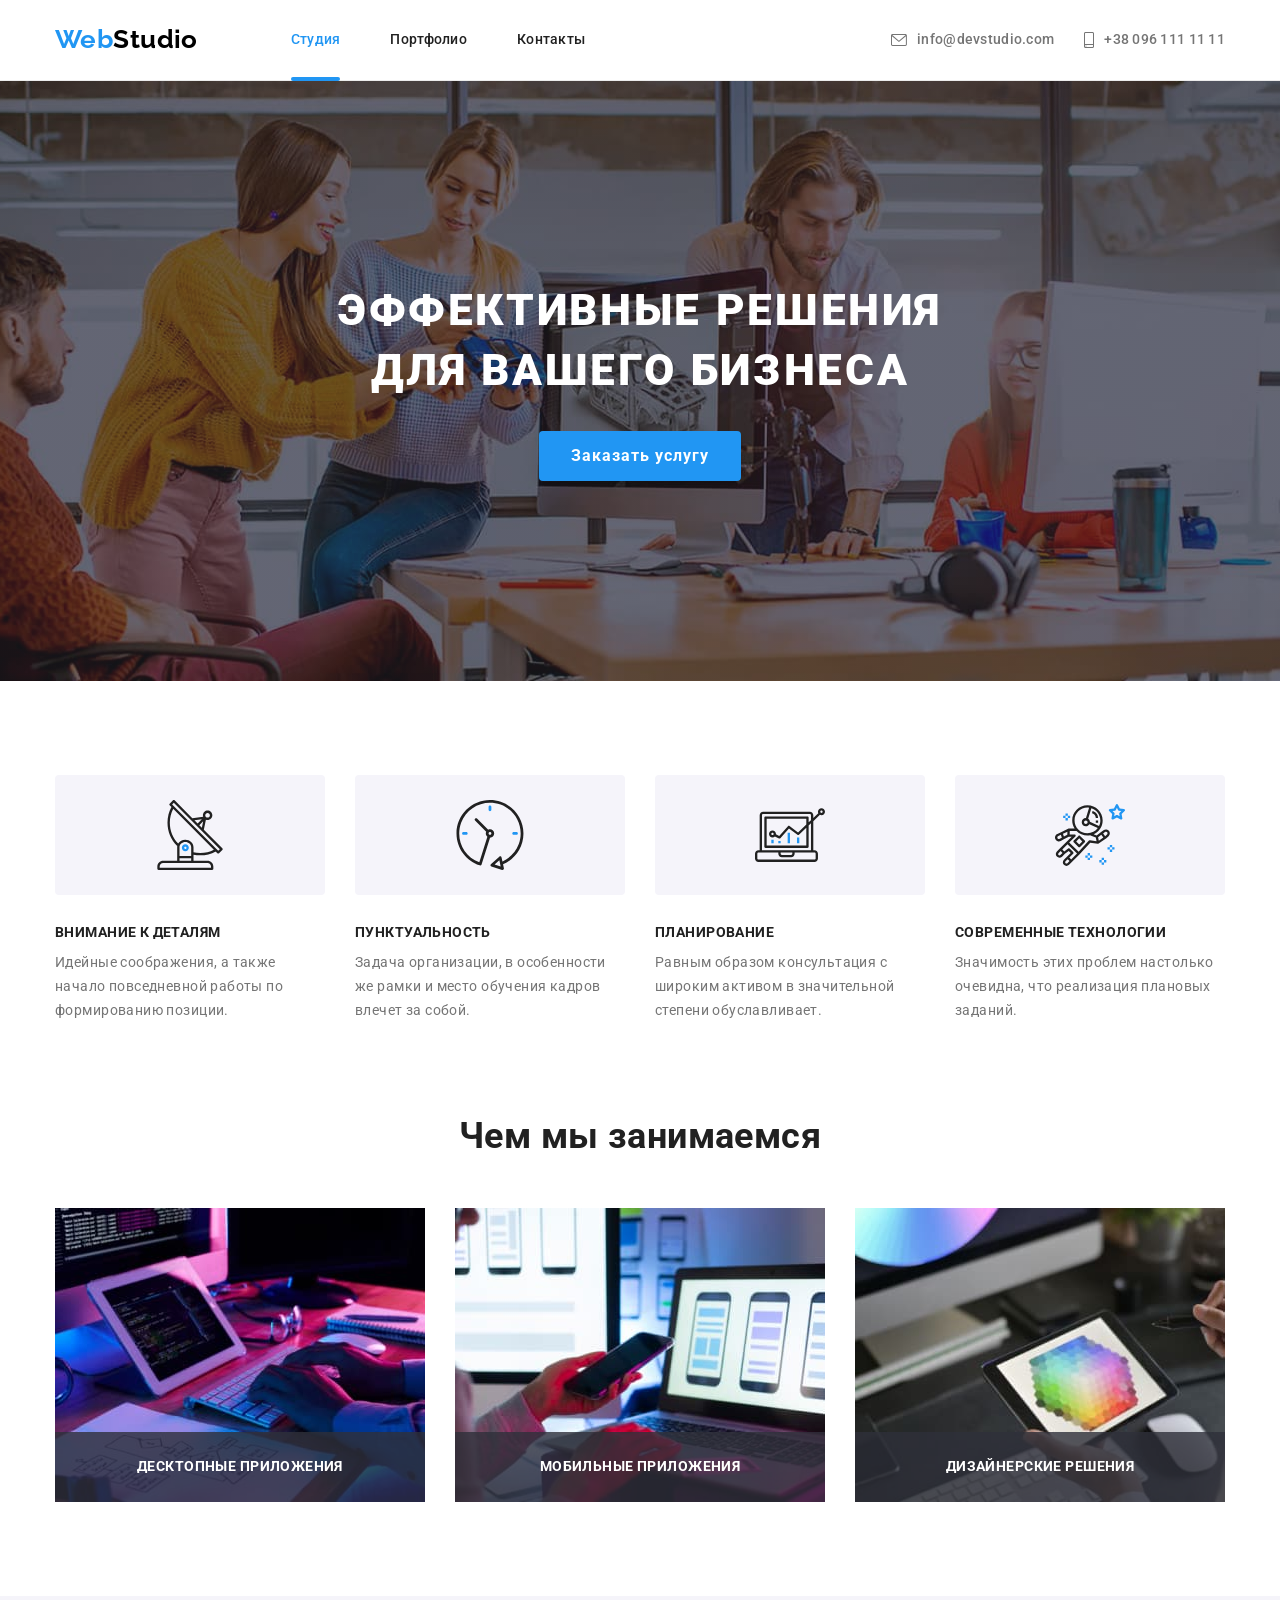
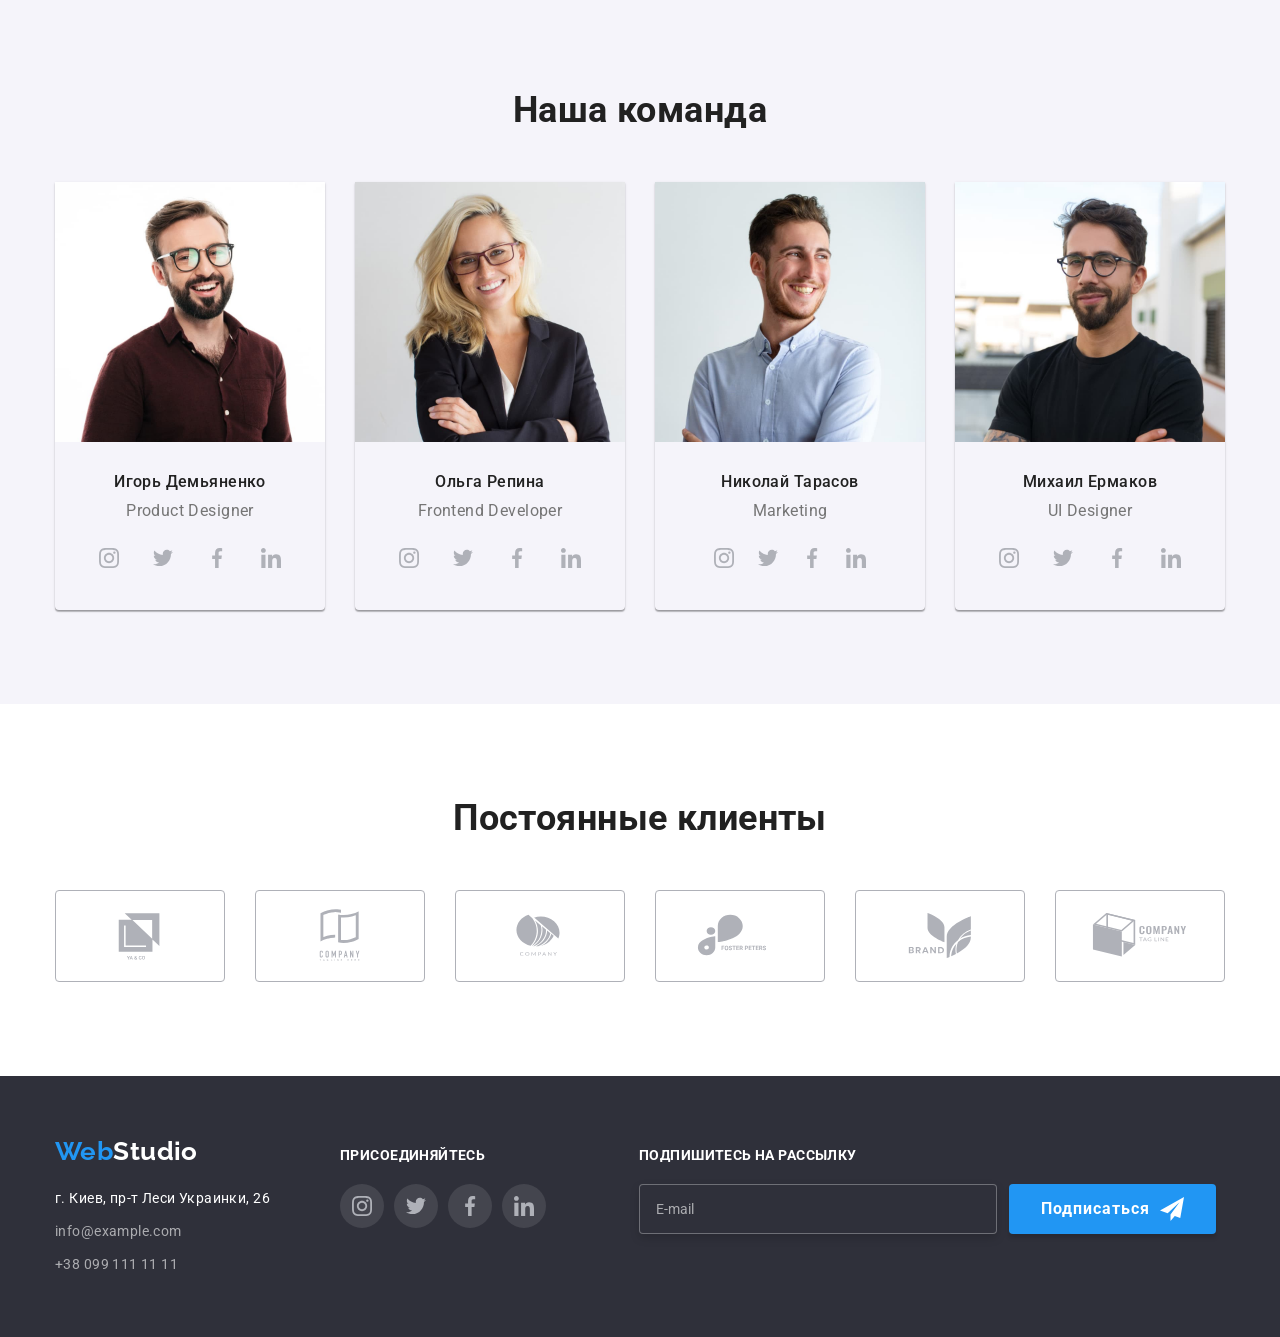
==== index.html @ 74385886 "07" ====
<!DOCTYPE html>
<html lang="ru">

<head>
    <meta charset="UTF-8" />
    <meta http-equiv="X-UA-Compatible" content="IE=edge" />
    <meta name="viewport" content="width=device-width, initial-scale=1.0" />
    <title>WebStudio</title>
    <link rel="preconnect" href="https://fonts.googleapis.com" />
    <link rel="preconnect" href="https://fonts.gstatic.com" crossorigin />
    <link
        href="https://fonts.googleapis.com/css2?family=Raleway:wght@700&family=Roboto:wght@400;500;700;900&display=swap"
        rel="stylesheet" />

    <link rel="stylesheet" href="./css/main.min.css" />
</head>

<body>
    <header class="header">
        <div class="container header-content">
            <nav class="navigation">
                <a class="logo" href="./index.html">
                    <span class="logo__part">Web</span>Studio
                </a>

                <ul class="site-nav">
                    <li class="site-nav__item">
                        <a class="site-nav__link site-nav__link--activ" href="./index.html">Студия</a>
                    </li>

                    <li class="site-nav__item">
                        <a class="site-nav__link" href="./portfolio.html">Портфолио</a>
                    </li>

                    <li class="site-nav__item">
                        <a class="site-nav__link" href="">Контакты</a>
                    </li>
                </ul>
            </nav>
            <ul class="contacts">
                <li class="contacts__item">
                    <a class="contacts__link" href="mailto:info@devstudio.com">
                        <svg class="contacts__icon" width="16" height="12">
                            <use href="./images/symbol-defs.svg#icon-envelope"></use>
                        </svg>
                        info@devstudio.com
                    </a>
                </li>

                <li class="contacts__item">
                    <a class="contacts__link" href="tel:+380961111111">
                        <svg class="contacts__icon phone" width="10" height="16">
                            <use href="./images/symbol-defs.svg#icon-smartphone"></use>
                        </svg>
                        +38 096 111 11 11
                    </a>
                </li>
            </ul>
        </div>
    </header>
    <main>
        <!-- hero section -->
        <section class="hero">
            <div class="container">
                <h1 class="hero__title">Эффективные решения для вашего бизнеса</h1>
                <button class="button" type="button" data-modal-open>Заказать услугу</button>
            </div>
            <div class="backdrop is-hidden" data-modal>
                <div class="modal">
                    <button class="modal-btn" data-modal-close>
                        <svg class="modal-btn__icon" width="11" height="11">
                            <use href="./images/symbol-defs.svg#icon-close-cross"></use>
                        </svg>
                    </button>
                    <b class="modal__text">Оставьте свои данные, мы вам перезвоним</b>
                    <form class="form">
                        <label class="form__field">
                            <span class="form__label">Имя</span>
                            <input type="text" name="name" class="form__input" autocomplete="off" />
                            <svg class="form__icon" width="18" height="18">
                                <use href="./images/icons.svg#icon-person"></use>
                            </svg>
                        </label>

                        <label class="form__field">
                            <span class="form__label">Телефон</span>
                            <input type="tel" name="phone" class="form__input" autocomplete="off" />
                            <svg class="form__icon" width="18" height="18">
                                <use href="./images/icons.svg#icon-phone"></use>
                            </svg>
                        </label>

                        <label class="form__field">
                            <span class="form__label">Почта</span>
                            <input type="email" name="mail" class="form__input" autocomplete="off" />
                            <svg class="form__icon" width="18" height="18">
                                <use href="./images/icons.svg#icon-email"></use>
                            </svg>
                        </label>

                        <label class="form__field">
                            <span class="form__label">Комментарий</span>
                            <textarea class="form__input textarea" name="comment"
                                placeholder="Введите текст"></textarea>
                        </label>

                        <label class="checkbox">
                            <input type="checkbox" name="accept" class="checkbox__input visually-hidden" />
                            <svg class="checkbox__icon" width="16" height="15">
                                <use href="./images/icons.svg#icon-check-input"></use>
                            </svg>
                            <span class="checkbox__lable">Соглашаюсь с рассылкой и принимаю
                                <a href="" class="checkbox__link">Условия договора</a>
                            </span>
                        </label>

                        <button type="submit" class="button button--submit-form">
                            Отправить
                        </button>
                    </form>
                </div>
            </div>
        </section>
        <!-- Наши преимущества-->
        <section class="features">
            <div class="container">
                <h2 class="visually-hidden">Наши преимущества</h2>
                <ul class="features__list">
                    <li class="features__item">
                        <div class="features__logo">
                            <svg width="70" height="70">
                                <use href="./images/symbol-defs.svg#icon-antenna"></use>
                            </svg>
                        </div>
                        <h3 class="features__title">Внимание к деталям</h3>
                        <p class="features__text">
                            Идейные соображения, а также начало повседневной работы по
                            формированию позиции.
                        </p>
                    </li>

                    <li class="features__item">
                        <div class="features__logo">
                            <svg width="70" height="70">
                                <use href="./images/symbol-defs.svg#icon-clock"></use>
                            </svg>
                        </div>
                        <h3 class="features__title">Пунктуальность</h3>
                        <p class="features__text">
                            Задача организации, в особенности же рамки и место обучения кадров
                            влечет за собой.
                        </p>
                    </li>

                    <li class="features__item">
                        <div class="features__logo">
                            <svg width="70" height="70">
                                <use href="./images/symbol-defs.svg#icon-diagram"></use>
                            </svg>
                        </div>
                        <h3 class="features__title">Планирование</h3>
                        <p class="features__text">
                            Равным образом консультация с широким активом в значительной степени
                            обуславливает.
                        </p>
                    </li>

                    <li class="features__item">
                        <div class="features__logo">
                            <svg width="70" height="70">
                                <use href="./images/symbol-defs.svg#icon-astronaut"></use>
                            </svg>
                        </div>
                        <h3 class="features__title">Современные технологии</h3>
                        <p class="features__text">
                            Значимость этих проблем настолько очевидна, что реализация плановых
                            заданий.
                        </p>
                    </li>
                </ul>
            </div>
        </section>
        <!-- Чем мы занимаемся -->
        <section class="section">
            <div class="container">
                <h2 class="section-title">Чем мы занимаемся</h2>
                <ul class="product">
                    <li class="product__item">
                        <img src="./images/boxone.jpg" class="product__image" width="370" height="294" alt="ноут" />
                        <div class="product__wrapper">
                            <h3 class="reuse__title">Десктопные приложения</h3>
                        </div>
                    </li>
                    <li class="product__item">
                        <img src="./images/box-two.jpg" class="product__image" width="370" height="294" alt="телефон" />
                        <div class="product__wrapper">
                            <h3 class="reuse__title">Мобильные приложения</h3>
                        </div>
                    </li>
                    <li class="product__item">
                        <img src="./images/box-three.jpg" class="product__image" width="370" height="294"
                            alt="планшет" />
                        <div class="product__wrapper">
                            <h3 class="reuse__title">Дизайнерские решения</h3>
                        </div>
                    </li>
                </ul>
            </div>
        </section>
        <!-- наша команда -->
        <section class="section section--highlight">
            <div class="container">
                <h2 class="section-title">Наша команда</h2>
                <ul class="team-list">
                    <li class="team-list__item">
                        <img src="./images/team-card-one.jpg" class="team-list__image" width="270" height="260"
                            alt="Игорь Демьяненко" />
                        <div class="team-list__card">
                            <h3 class="team-list__title">Игорь Демьяненко</h3>
                            <p class="team-list__text" lang="en">Product Designer</p>
                            <ul class="social-media">
                                <li class="social-media__item">
                                    <a href="" class="social-media__link">
                                        <svg class="social-media__icon" width="20" height="20">
                                            <use href="./images/symbol-defs.svg#icon-instagram"></use>
                                        </svg>
                                    </a>
                                </li>

                                <li class="social-media__item">
                                    <a href="" class="social-media__link">
                                        <svg class="social-media__icon" width="20" height="20">
                                            <use href="./images/symbol-defs.svg#icon-twitter"></use>
                                        </svg>
                                    </a>
                                </li>

                                <li class="social-media__item">
                                    <a href="" class="social-media__link">
                                        <svg class="social-media__icon" width="20" height="20">
                                            <use href="./images/symbol-defs.svg#icon-facebook"></use>
                                        </svg>
                                    </a>
                                </li>

                                <li class="social-media__item">
                                    <a href="" class="social-media__link">
                                        <svg class="social-media__icon" width="20" height="20">
                                            <use href="./images/symbol-defs.svg#icon-linkedin"></use>
                                        </svg>
                                    </a>
                                </li>
                            </ul>
                        </div>
                    </li>

                    <li class="team-list__item">
                        <img src="./images/team-card-two.jpg" class="team-list__image" width="270" height="260"
                            alt="Ольга Репина" />
                        <div class="team-list__card">
                            <h3 class="team-list__title">Ольга Репина</h3>
                            <p class="team-list__text" lang="en">Frontend Developer</p>
                            <ul class="social-media">
                                <li class="social-media__item">
                                    <a href="" class="social-media__link">
                                        <svg class="social-media__icon" width="20" height="20">
                                            <use href="./images/symbol-defs.svg#icon-instagram"></use>
                                        </svg>
                                    </a>
                                </li>

                                <li class="social-media__item">
                                    <a href="" class="social-media__link">
                                        <svg class="social-media__icon" width="20" height="20">
                                            <use href="./images/symbol-defs.svg#icon-twitter"></use>
                                        </svg>
                                    </a>
                                </li>

                                <li class="social-media__item">
                                    <a href="" class="social-media__link">
                                        <svg class="social-media__icon" width="20" height="20">
                                            <use href="./images/symbol-defs.svg#icon-facebook"></use>
                                        </svg>
                                    </a>
                                </li>

                                <li class="social-media__item">
                                    <a href="" class="social-media__link">
                                        <svg class="social-media__icon" width="20" height="20">
                                            <use href="./images/symbol-defs.svg#icon-linkedin"></use>
                                        </svg>
                                    </a>
                                </li>
                            </ul>
                        </div>
                    </li>

                    <li class="team-list__item">
                        <img src="./images/team-card-three.jpg" class="team-list__image" width="270" height="260"
                            alt="Николай Тарасов" />
                        <div class="team-list__card">
                            <h3 class="team-list__title">Николай Тарасов</h3>
                            <p class="team-list__text" lang="en">Marketing</p>
                            <ul class="social-media">
                                <li>
                                    <a href="" class="social-media__link">
                                        <svg class="social-media__icon" width="20" height="20">
                                            <use href="./images/symbol-defs.svg#icon-instagram"></use>
                                        </svg>
                                    </a>
                                </li>

                                <li>
                                    <a href="" class="social-media__link">
                                        <svg class="social-media__icon" width="20" height="20">
                                            <use href="./images/symbol-defs.svg#icon-twitter"></use>
                                        </svg>
                                    </a>
                                </li>

                                <li>
                                    <a href="" class="social-media__link">
                                        <svg class="social-media__icon" width="20" height="20">
                                            <use href="./images/symbol-defs.svg#icon-facebook"></use>
                                        </svg>
                                    </a>
                                </li>

                                <li>
                                    <a href="" class="social-media__link">
                                        <svg class="social-media__icon" width="20" height="20">
                                            <use href="./images/symbol-defs.svg#icon-linkedin"></use>
                                        </svg>
                                    </a>
                                </li>
                            </ul>
                        </div>
                    </li>

                    <li class="team-list__item">
                        <img src="./images/team-card-four.jpg" class="team-list__image" width="270" height="260"
                            alt="Михаил Ермаков" />
                        <div class="team-list__card">
                            <h3 class="team-list__title">Михаил Ермаков</h3>
                            <p class="team-list__text" lang="en">UI Designer</p>
                            <ul class="social-media">
                                <li class="social-media__item">
                                    <a href="" class="social-media__link">
                                        <svg class="social-media__icon" width="20" height="20">
                                            <use href="./images/symbol-defs.svg#icon-instagram"></use>
                                        </svg>
                                    </a>
                                </li>

                                <li class="social-media__item">
                                    <a href="" class="social-media__link">
                                        <svg class="social-media__icon" width="20" height="20">
                                            <use href="./images/symbol-defs.svg#icon-twitter"></use>
                                        </svg>
                                    </a>
                                </li>

                                <li class="social-media__item">
                                    <a href="" class="social-media__link">
                                        <svg class="social-media__icon" width="20" height="20">
                                            <use href="./images/symbol-defs.svg#icon-facebook"></use>
                                        </svg>
                                    </a>
                                </li>

                                <li class="social-media__item">
                                    <a href="" class="social-media__link">
                                        <svg class="social-media__icon" width="20" height="20">
                                            <use href="./images/symbol-defs.svg#icon-linkedin"></use>
                                        </svg>
                                    </a>
                                </li>
                            </ul>
                        </div>
                    </li>
                </ul>
            </div>
        </section>
        <!-- наши клиенты -->
        <section class="section">
            <div class="container">
                <h2 class="section-title">Постоянные клиенты</h2>
                <ul class="client-list">
                    <li class="client-list__item">
                        <a class="client-list__link" href="">
                            <svg class="client-list__icon" width="106" height="60">
                                <use href="./images/symbol-defs.svg#icon-company1"></use>
                            </svg>
                        </a>
                    </li>

                    <li class="client-list__item">
                        <a class="client-list__link" href="">
                            <svg class="client-list__icon" width="106" height="60">
                                <use href="./images/symbol-defs.svg#icon-company2"></use>
                            </svg>
                        </a>
                    </li>

                    <li class="client-list__item">
                        <a class="client-list__link" href="">
                            <svg class="client-list__icon" width="106" height="60">
                                <use href="./images/symbol-defs.svg#icon-company3"></use>
                            </svg>
                        </a>
                    </li>

                    <li class="client-list__item">
                        <a class="client-list__link" href="">
                            <svg class="client-list__icon" width="106" height="60">
                                <use href="./images/symbol-defs.svg#icon-company4"></use>
                            </svg>
                        </a>
                    </li>

                    <li class="client-list__item">
                        <a class="client-list__link" href="">
                            <svg class="client-list__icon" width="106" height="60">
                                <use href="./images/symbol-defs.svg#icon-company5"></use>
                            </svg>
                        </a>
                    </li>

                    <li class="client-list__item">
                        <a class="client-list__link" href="">
                            <svg class="client-list__icon" width="106" height="60">
                                <use href="./images/symbol-defs.svg#icon-company6"></use>
                            </svg>
                        </a>
                    </li>
                </ul>
            </div>
        </section>
    </main>
    <!-- подвал -->
    <footer class="footer">
        <div class="container container--flexed">
            <div class="address-block">
                <a class="logo logo--inverted" href="./index.html">
                    <span class="logo__part">Web</span>Studio
                </a>
                <address class="address">
                    <ul class="address__list">
                        <li class="address__item">
                            <a class="address__link address__link--general"
                                href="https://www.google.com/maps/place/%D0%B1%D1%83%D0%BB.+%D0%9B%D0%B5%D1%81%D0%B8+%D0%A3%D0%BA%D1%80%D0%B0%D0%B8%D0%BD%D0%BA%D0%B8,+26,+%D0%9A%D0%B8%D0%B5%D0%B2,+02000/@50.4265807,30.5361971,17z/data=!4m13!1m7!3m6!1s0x40d4cf0e033ecbe9:0x57a4dffefec77da0!2z0LHRg9C7LiDQm9C10YHQuCDQo9C60YDQsNC40L3QutC4LCAyNiwg0JrQuNC10LIsIDAyMDAw!3b1!8m2!3d50.4265807!4d30.5383858!3m4!1s0x40d4cf0e033ecbe9:0x57a4dffefec77da0!8m2!3d50.4265807!4d30.5383858">
                                г. Киев, пр-т Леси Украинки, 26
                            </a>
                        </li>

                        <li class="address__item">
                            <a class="address__link" href="mailto:info@example.com">info@example.com</a>
                        </li>

                        <li class="address__item">
                            <a class="address__link" href="tel:+380991111111">+38 099 111 11 11</a>
                        </li>
                    </ul>
                </address>
            </div>

            <div class="join-block">
                <p class="reuse__title reuse__title--modified">присоединяйтесь</p>
                <ul class="social-media">
                    <li class="social-media__item">
                        <a class="social-media__link social-media__link--modified" href="">
                            <svg class="social-media__icon" width="20" height="20">
                                <use href="./images/symbol-defs.svg#icon-instagram"></use>
                            </svg>
                        </a>
                    </li>

                    <li class="social-media__item">
                        <a class="social-media__link social-media__link--modified" href="">
                            <svg class="social-media__icon" width="20" height="20">
                                <use href="./images/symbol-defs.svg#icon-twitter"></use>
                            </svg>
                        </a>
                    </li>

                    <li class="social-media__item">
                        <a class="social-media__link social-media__link--modified" href="">
                            <svg class="social-media__icon" width="20" height="20">
                                <use href="./images/symbol-defs.svg#icon-facebook"></use>
                            </svg>
                        </a>
                    </li>

                    <li class="social-media__item">
                        <a class="social-media__link social-media__link--modified" href="">
                            <svg class="social-media__icon" width="20" height="20">
                                <use href="./images/symbol-defs.svg#icon-linkedin"></use>
                            </svg>
                        </a>
                    </li>
                </ul>
            </div>

            <div class="form-block">
                <p class="reuse__title reuse__title--modified">Подпишитесь на рассылку</p>
                <div class="form-wrapper">
                    <form class="join-form">
                        <input type="email" name="mail" placeholder="E-mail" class="join-form__input" />
                    </form>

                    <button type="submit" class="button button--centered">
                        Подписаться<svg class="form-btn-icon" width="24" height="24">
                            <use href="./images/icons.svg#icon-telegram"></use>
                        </svg>
                    </button>
                </div>
            </div>
        </div>
    </footer>
    <script src="./js/model.js"></script>
</body>

</html>
---- css/main.min.css ----
/*! modern-normalize v1.1.0 | MIT License | https://github.com/sindresorhus/modern-normalize */*,::before,::after{-webkit-box-sizing:border-box;box-sizing:border-box}html{line-height:1.15;-webkit-text-size-adjust:100%;-moz-tab-size:4;-o-tab-size:4;tab-size:4}body{margin:0;font-family:system-ui,-apple-system,"Segoe UI",Roboto,Helvetica,Arial,sans-serif,"Apple Color Emoji","Segoe UI Emoji"}hr{height:0;color:inherit}abbr[title]{-webkit-text-decoration:underline dotted;text-decoration:underline dotted}b,strong{font-weight:bolder}code,kbd,samp,pre{font-family:ui-monospace, SFMono-Regular, Consolas, 'Liberation Mono', Menlo, monospace;font-size:1em}small{font-size:80%}sub,sup{font-size:75%;line-height:0;position:relative;vertical-align:baseline}sub{bottom:-0.25em}sup{top:-0.5em}table{text-indent:0;border-color:inherit}button,input,optgroup,select,textarea{font-family:inherit;font-size:100%;line-height:1.15;margin:0}button,select{text-transform:none}button,[type='button'],[type='reset'],[type='submit']{-webkit-appearance:button}::-moz-focus-inner{border-style:none;padding:0}:-moz-focusring{outline:1px dotted ButtonText}:-moz-ui-invalid{box-shadow:none}legend{padding:0}progress{vertical-align:baseline}::-webkit-inner-spin-button,::-webkit-outer-spin-button{height:auto}[type='search']{-webkit-appearance:textfield;outline-offset:-2px}::-webkit-search-decoration{-webkit-appearance:none}::-webkit-file-upload-button{-webkit-appearance:button;font:inherit}summary{display:list-item}body{color:#757575;font-family:'Roboto', 'Arial', sans-serif;font-size:14px;letter-spacing:0.03em;line-height:1.14}h1,h2,h3,h4,h5,h6,p{margin:0;padding:0}a{text-decoration:none}ul{list-style:none;padding:0;margin:0}.container{width:1200px;padding-left:15px;padding-right:15px;margin:0 auto}.logo{padding-top:24px;padding-bottom:25px;color:#000;font-family:'Raleway';font-style:normal;font-weight:700;font-size:26px;line-height:1.19;text-decoration:none}.logo__part{color:#2196f3}.is-hidden{opacity:0;pointer-events:none;visibility:hidden}.button{text-align:center;vertical-align:middle;border-radius:4px;padding:10px 32px;border:0;min-width:200px;color:#fff;background-color:#2196f3;font-family:'Roboto';font-weight:700;font-size:16px;line-height:1.88;letter-spacing:0.06em;cursor:pointer;-webkit-box-shadow:0px 4px 4px rgba(0,0,0,0.15);box-shadow:0px 4px 4px rgba(0,0,0,0.15)}.visually-hidden{position:absolute;width:1px;height:1px;margin:-1px;border:0;padding:0;white-space:nowrap;-webkit-clip-path:inset(100%);clip-path:inset(100%);clip:rect(0 0 0 0);overflow:hidden}.section{padding-top:94px;padding-bottom:94px}.section-title{color:#212121;font-weight:700;font-size:36px;line-height:1.16;text-align:center;margin-bottom:50px}.reuse__title{display:inline-block;font-weight:700;font-size:14px;line-height:1.14;letter-spacing:0.03em;text-transform:uppercase;color:#fff}.header{border-bottom:1px solid #ececec}.header-content{display:-webkit-box;display:-ms-flexbox;display:flex;-webkit-box-align:center;-ms-flex-align:center;align-items:center}.navigation{display:-webkit-box;display:-ms-flexbox;display:flex}.site-nav{display:-webkit-box;display:-ms-flexbox;display:flex;margin-left:93px;margin-bottom:-1px}.site-nav .site-nav__item:not(:last-child){margin-right:50px}.site-nav .site-nav__link{display:block;padding-top:32px;color:#212121;font-weight:500;letter-spacing:0.02em;text-decoration:none;-webkit-transition:color 250ms cubic-bezier(0.4, 0, 0.2, 1);transition:color 250ms cubic-bezier(0.4, 0, 0.2, 1)}.site-nav .site-nav__link:hover,.site-nav .site-nav__link:focus{color:#2196f3}.site-nav .site-nav__link--activ{color:#2196f3}.site-nav .site-nav__link--activ::after{content:'';display:block;width:100%;height:4px;margin-top:29px;background:#2196f3;border-radius:2px}.contacts{display:-webkit-box;display:-ms-flexbox;display:flex;margin-left:auto}.contacts .contacts__item:not(:last-child){margin-right:30px}.contacts .contacts__link{display:-webkit-box;display:-ms-flexbox;display:flex;-webkit-box-align:center;-ms-flex-align:center;align-items:center;padding-top:20px;padding-bottom:20px;color:#757575;font-weight:500;letter-spacing:0.02em;text-decoration:none;fill:#757575;-webkit-transition:color 250ms cubic-bezier(0.4, 0, 0.2, 1),fill 250ms cubic-bezier(0.4, 0, 0.2, 1);transition:color 250ms cubic-bezier(0.4, 0, 0.2, 1),fill 250ms cubic-bezier(0.4, 0, 0.2, 1)}.contacts .contacts__link:hover,.contacts .contacts__link:focus{color:#2196f3;fill:#2196f3}.contacts .contacts__icon{margin-right:10px;fill:currentColor}.hero{padding-top:200px;padding-bottom:200px;text-align:center;background-color:#2f303a;max-width:1600px;max-height:600px;margin-right:auto;margin-left:auto;background-image:-webkit-gradient(linear, left top, right top, from(rgba(47,48,58,0.4)), to(rgba(47,48,58,0.4))),url("../images/hero-back.jpg");background-image:linear-gradient(to right, rgba(47,48,58,0.4), rgba(47,48,58,0.4)),url("../images/hero-back.jpg");background-repeat:no-repeat;background-position:center}.hero .hero__title{margin:0 auto 30px auto;color:#fff;font-weight:900;font-size:44px;line-height:1.36;text-transform:uppercase;letter-spacing:0.06em;max-width:696px}.backdrop{position:fixed;z-index:1;top:0;left:0;right:0;bottom:0;background:rgba(0,0,0,0.2);-webkit-transition:opacity 300ms cubic-bezier(0.4, 0, 0.2, 1),visibility 300ms cubic-bezier(0.4, 0, 0.2, 1);transition:opacity 300ms cubic-bezier(0.4, 0, 0.2, 1),visibility 300ms cubic-bezier(0.4, 0, 0.2, 1)}.modal{position:absolute;top:50%;left:50%;padding-top:40px;text-align:center;max-width:528px;min-height:581px;-webkit-box-shadow:0px 1px 3px rgba(0,0,0,0.12),0px 1px 1px rgba(0,0,0,0.14),0px 2px 1px rgba(0,0,0,0.2);box-shadow:0px 1px 3px rgba(0,0,0,0.12),0px 1px 1px rgba(0,0,0,0.14),0px 2px 1px rgba(0,0,0,0.2);border-radius:4px;background-color:#fff;-webkit-transform:translate(-50%, -50%) scale(1) rotate(360deg);transform:translate(-50%, -50%) scale(1) rotate(360deg);-webkit-transition:-webkit-transform 500ms cubic-bezier(0.4, 0, 0.2, 1);transition:-webkit-transform 500ms cubic-bezier(0.4, 0, 0.2, 1);transition:transform 500ms cubic-bezier(0.4, 0, 0.2, 1);transition:transform 500ms cubic-bezier(0.4, 0, 0.2, 1), -webkit-transform 500ms cubic-bezier(0.4, 0, 0.2, 1)}.modal .modal__text{font-weight:700;font-size:20px;line-height:1.15;color:#212121}.backdrop.is-hidden .modal{-webkit-transform:translate(-50%, -50%) scale(0) rotate(0deg);transform:translate(-50%, -50%) scale(0) rotate(0deg)}.modal-btn{position:absolute;top:8px;right:8px;width:30px;height:30px;background-color:#fff;border:1px solid rgba(0,0,0,0.1);border-radius:50%}.modal-btn .modal-btn__icon{position:absolute;top:50%;left:50%;-webkit-transform:translate(-50%, -50%);transform:translate(-50%, -50%);-webkit-transition:fill 250ms cubic-bezier(0.4, 0, 0.2, 1);transition:fill 250ms cubic-bezier(0.4, 0, 0.2, 1)}.modal-btn:hover .modal-btn__icon,.modal-btn:focus .modal-btn__icon{fill:#2196f3}.form{width:100%;padding-left:40px;padding-right:40px;margin-top:12px}.form .form__field{display:-webkit-box;display:-ms-flexbox;display:flex;-webkit-box-align:start;-ms-flex-align:start;align-items:start;-webkit-box-orient:vertical;-webkit-box-direction:normal;-ms-flex-direction:column;flex-direction:column;margin-bottom:10px;position:relative}.form .form__field:nth-child(4){margin-bottom:20px}.form .form__field:focus-within .form__icon{fill:#2196f3}.form .form__label{font-size:12px;line-height:1.17;letter-spacing:0.01em;margin-bottom:4px}.form .form__input{display:-webkit-box;display:-ms-flexbox;display:flex;width:100%;height:40px;padding:0 0 0 42px;outline:transparent;border:1px solid rgba(33,33,33,0.2);border-radius:4px;-webkit-transition:border 250ms cubic-bezier(0.4, 0, 0.2, 1);transition:border 250ms cubic-bezier(0.4, 0, 0.2, 1)}.form .form__input:focus{border-color:#2196f3}.form .form__icon{position:absolute;left:12px;top:50%;-webkit-transition:fill 250ms cubic-bezier(0.4, 0, 0.2, 1);transition:fill 250ms cubic-bezier(0.4, 0, 0.2, 1)}.form .textarea{display:inline-block;resize:none;height:120px;padding:12px 16px}.form .textarea::-webkit-input-placeholder{font-size:12px;line-height:1.17;letter-spacing:0.01em;color:rgba(117,117,117,0.5)}.form .textarea:-ms-input-placeholder{font-size:12px;line-height:1.17;letter-spacing:0.01em;color:rgba(117,117,117,0.5)}.form .textarea::-ms-input-placeholder{font-size:12px;line-height:1.17;letter-spacing:0.01em;color:rgba(117,117,117,0.5)}.form .textarea::placeholder{font-size:12px;line-height:1.17;letter-spacing:0.01em;color:rgba(117,117,117,0.5)}.button--submit-form{-webkit-transition:background-color 250ms cubic-bezier(0.4, 0, 0.2, 1);transition:background-color 250ms cubic-bezier(0.4, 0, 0.2, 1)}.button--submit-form:hover,.button--submit-form:focus{background-color:#188ce8}.checkbox{display:-webkit-box;display:-ms-flexbox;display:flex;-webkit-box-align:center;-ms-flex-align:center;align-items:center;-webkit-box-pack:center;-ms-flex-pack:center;justify-content:center;margin-bottom:30px}.checkbox .checkbox__input:checked+.checkbox__icon{fill:#2196f3;background-image:url('data:image/svg+xml,%3Csvg width="16" height="15" fill="none" xmlns="http://www.w3.org/2000/svg"%3E%3Crect width="16" height="15" rx="2" fill="%232196F3"/%3E%3Cpath d="m3.957 7.752-.069-.066-.069.065-.888.842-.076.072.076.073 3.496 3.334.069.066.069-.066 7.504-7.158.076-.073-.076-.072-.882-.841-.069-.066-.069.066-6.553 6.246-2.539-2.422Z" fill="%23fff" stroke="%23fff" stroke-width=".2"/%3E%3C/svg%3E')}.checkbox .checkbox__icon{margin-left:12px}.checkbox .checkbox__lable{margin-left:7px;line-height:1.71}.checkbox .checkbox__link{color:#2196f3}.client-list{display:-webkit-box;display:-ms-flexbox;display:flex}.client-list .client-list__item:not(:last-child){margin-right:30px}.client-list .client-list__link{display:-webkit-box;display:-ms-flexbox;display:flex;-webkit-box-pack:center;-ms-flex-pack:center;justify-content:center;-webkit-box-align:center;-ms-flex-align:center;align-items:center;width:170px;height:92px;border-radius:4px;border:1px solid #afb1b8;color:#afb1b8;-webkit-transition:color 250ms cubic-bezier(0.4, 0, 0.2, 1),border-color 250ms cubic-bezier(0.4, 0, 0.2, 1);transition:color 250ms cubic-bezier(0.4, 0, 0.2, 1),border-color 250ms cubic-bezier(0.4, 0, 0.2, 1)}.client-list .client-list__link:hover,.client-list .client-list__link:focus{border-color:#2196f3;color:#2196f3}.client-list .client-list__icon{fill:currentColor}.features{padding-top:94px}.features .features__list{display:-webkit-box;display:-ms-flexbox;display:flex}.features .features__item{width:270px}.features .features__item:not(:last-child){margin-right:30px}.features .features__logo{display:-webkit-box;display:-ms-flexbox;display:flex;-webkit-box-align:center;-ms-flex-align:center;align-items:center;-webkit-box-pack:center;-ms-flex-pack:center;justify-content:center;background-color:#f5f4fa;height:120px;border-radius:4px;margin-bottom:30px}.features .features__title{margin-bottom:10px;font-size:14px;color:#212121;font-weight:700;text-transform:uppercase}.features .features__text{line-height:1.71}.section--highlight{background-color:#f5f4fa}.team-list{display:-webkit-box;display:-ms-flexbox;display:flex;text-align:center}.team-list .team-list__item{background-color:var(--white-color);-webkit-box-shadow:0px 1px 3px rgba(0,0,0,0.12),0px 1px 1px rgba(0,0,0,0.14),0px 2px 1px rgba(0,0,0,0.2);box-shadow:0px 1px 3px rgba(0,0,0,0.12),0px 1px 1px rgba(0,0,0,0.14),0px 2px 1px rgba(0,0,0,0.2);border-radius:0px 0px 4px 4px}.team-list .team-list__item:not(:last-child){margin-right:30px}.team-list .team-list__image{display:block}.team-list .team-list__card{padding-top:30px;padding-bottom:30px}.team-list .team-list__title,.team-list .team-list__text{font-size:16px;line-height:1.19}.team-list .team-list__title{margin-bottom:10px;font-weight:500;color:#212121}.team-list .team-list__text{margin-bottom:16px}.social-media{display:-webkit-box;display:-ms-flexbox;display:flex;-webkit-box-pack:center;-ms-flex-pack:center;justify-content:center}.social-media .social-media__item:not(:last-child){margin-right:10px}.social-media .social-media__link{display:-webkit-box;display:-ms-flexbox;display:flex;-webkit-box-pack:center;-ms-flex-pack:center;justify-content:center;-webkit-box-align:center;-ms-flex-align:center;align-items:center;color:#afb1b8;width:44px;height:44px;border-radius:50%;-webkit-transition:background-color 250ms cubic-bezier(0.4, 0, 0.2, 1),color 250ms cubic-bezier(0.4, 0, 0.2, 1);transition:background-color 250ms cubic-bezier(0.4, 0, 0.2, 1),color 250ms cubic-bezier(0.4, 0, 0.2, 1)}.social-media .social-media__link:hover,.social-media .social-media__link:focus{background-color:#2196f3;color:#fff}.social-media .social-media__icon{display:block;fill:currentColor}.product{display:-webkit-box;display:-ms-flexbox;display:flex}.product .product__item{position:relative}.product .product__item:not(:last-child){margin-right:30px}.product .product__image{display:block}.product .product__wrapper{position:absolute;padding:27px 0 27px 0;left:0;bottom:0;width:100%;text-align:center;background:rgba(47,48,58,0.8)}.footer{padding-top:60px;padding-bottom:60px;background-color:#2f303a}.container--flexed{display:-webkit-box;display:-ms-flexbox;display:flex}.logo--inverted{color:#fff}.address-block{margin-right:70px}.address{margin-top:20px}.address .address__item:not(:last-child){margin-bottom:9px}.address .address__link{text-decoration:none;font-style:normal;line-height:1.71;color:rgba(255,255,255,0.6);-webkit-transition:color 250ms cubic-bezier(0.4, 0, 0.2, 1);transition:color 250ms cubic-bezier(0.4, 0, 0.2, 1)}.address .address__link:hover,.address .address__link:focus{color:#2196f3}.address .address__link--general{color:#fff}.join-block{margin-top:12px}.reuse__title--modified{margin-bottom:20px}.social-media__link--modified{background-color:rgba(255,255,255,0.1);color:#fff}.form-block{margin-left:93px;margin-top:12px}.form-wrapper{display:-webkit-box;display:-ms-flexbox;display:flex;-webkit-box-align:center;-ms-flex-align:center;align-items:center}.join-form__input{width:358px;height:50px;padding:15px 16px;margin-right:12px;border:1px solid rgba(255,255,255,0.3);-webkit-box-sizing:border-box;box-sizing:border-box;-webkit-filter:drop-shadow(0px 4px 4px rgba(0,0,0,0.15));filter:drop-shadow(0px 4px 4px rgba(0,0,0,0.15));border-radius:4px;background-color:#2f303a;color:#fff}.join-form__input::-webkit-input-placeholder{font-style:16px;line-height:1.25;color:rgba(255,255,255,0.6)}.join-form__input:-ms-input-placeholder{font-style:16px;line-height:1.25;color:rgba(255,255,255,0.6)}.join-form__input::-ms-input-placeholder{font-style:16px;line-height:1.25;color:rgba(255,255,255,0.6)}.join-form__input::placeholder{font-style:16px;line-height:1.25;color:rgba(255,255,255,0.6)}.button--centered{display:-webkit-box;display:-ms-flexbox;display:flex;-webkit-box-align:center;-ms-flex-align:center;align-items:center}.form-btn-icon{margin-left:10px}.card-set{display:-webkit-box;display:-ms-flexbox;display:flex;-ms-flex-wrap:wrap;flex-wrap:wrap;margin-top:-30px;margin-left:-30px}.card-set .card{margin-top:30px;margin-left:30px;-ms-flex-preferred-size:calc(100% / 3 - 30px);flex-basis:calc(100% / 3 - 30px);-webkit-transition:-webkit-box-shadow 250ms cubic-bezier(0.4, 0, 0.2, 1);transition:-webkit-box-shadow 250ms cubic-bezier(0.4, 0, 0.2, 1);transition:box-shadow 250ms cubic-bezier(0.4, 0, 0.2, 1);transition:box-shadow 250ms cubic-bezier(0.4, 0, 0.2, 1), -webkit-box-shadow 250ms cubic-bezier(0.4, 0, 0.2, 1)}.card-set .card:hover{-webkit-box-shadow:0px 1px 1px rgba(0,0,0,0.12),0px 4px 4px rgba(0,0,0,0.06),1px 4px 6px rgba(0,0,0,0.16);box-shadow:0px 1px 1px rgba(0,0,0,0.12),0px 4px 4px rgba(0,0,0,0.06),1px 4px 6px rgba(0,0,0,0.16);cursor:pointer}.card-set .card:hover .overlay{-webkit-transform:translateY(0%);transform:translateY(0%)}.card-set .card__wrap{position:relative;overflow:hidden}.card-set .card__image{display:block;max-width:100%}.card-set .overlay{position:absolute;left:0;top:0;bottom:0;right:0;background-color:rgba(33,150,243,0.9);-webkit-transform:translateY(100%);transform:translateY(100%);-webkit-transition:-webkit-transform 250ms cubic-bezier(0.4, 0, 0.2, 1);transition:-webkit-transform 250ms cubic-bezier(0.4, 0, 0.2, 1);transition:transform 250ms cubic-bezier(0.4, 0, 0.2, 1);transition:transform 250ms cubic-bezier(0.4, 0, 0.2, 1), -webkit-transform 250ms cubic-bezier(0.4, 0, 0.2, 1)}.card-set .overlay__content{padding:63px 24px;font-size:18px;line-height:1.56;color:#fff}.card-set .card__content{padding:20px 24px;border:1px solid #eeeeee;border-top:0}.card-set .card__title{margin-bottom:4px;color:#212121;font-weight:700;font-size:18px;line-height:2;letter-spacing:0.06em}.card-set .card__text{font-size:16px;line-height:1.88}.filters{display:-webkit-box;display:-ms-flexbox;display:flex;-webkit-box-pack:center;-ms-flex-pack:center;justify-content:center;margin-bottom:50px}.filters .filters__item:not(:last-child){margin-right:8px}.filters .filters__button{border-radius:4px;border:transparent;padding:6px 22px;color:#212121;background-color:#f5f4fa;font-weight:500;font-size:16px;line-height:1.62;letter-spacing:0.03em;cursor:pointer;font-family:'Roboto';-webkit-transition:color 250ms cubic-bezier(0.4, 0, 0.2, 1),background-color 250ms cubic-bezier(0.4, 0, 0.2, 1),-webkit-box-shadow 250ms cubic-bezier(0.4, 0, 0.2, 1);transition:color 250ms cubic-bezier(0.4, 0, 0.2, 1),background-color 250ms cubic-bezier(0.4, 0, 0.2, 1),-webkit-box-shadow 250ms cubic-bezier(0.4, 0, 0.2, 1);transition:color 250ms cubic-bezier(0.4, 0, 0.2, 1),background-color 250ms cubic-bezier(0.4, 0, 0.2, 1),box-shadow 250ms cubic-bezier(0.4, 0, 0.2, 1);transition:color 250ms cubic-bezier(0.4, 0, 0.2, 1),background-color 250ms cubic-bezier(0.4, 0, 0.2, 1),box-shadow 250ms cubic-bezier(0.4, 0, 0.2, 1),-webkit-box-shadow 250ms cubic-bezier(0.4, 0, 0.2, 1)}.filters .filters__button:hover,.filters .filters__button:focus{color:#fff;background-color:#2196f3;-webkit-box-shadow:0px 3px 1px rgba(0,0,0,0.1),0px 1px 2px rgba(0,0,0,0.08),0px 2px 2px rgba(0,0,0,0.12);box-shadow:0px 3px 1px rgba(0,0,0,0.1),0px 1px 2px rgba(0,0,0,0.08),0px 2px 2px rgba(0,0,0,0.12)}
/*# sourceMappingURL=main.min.css.map */
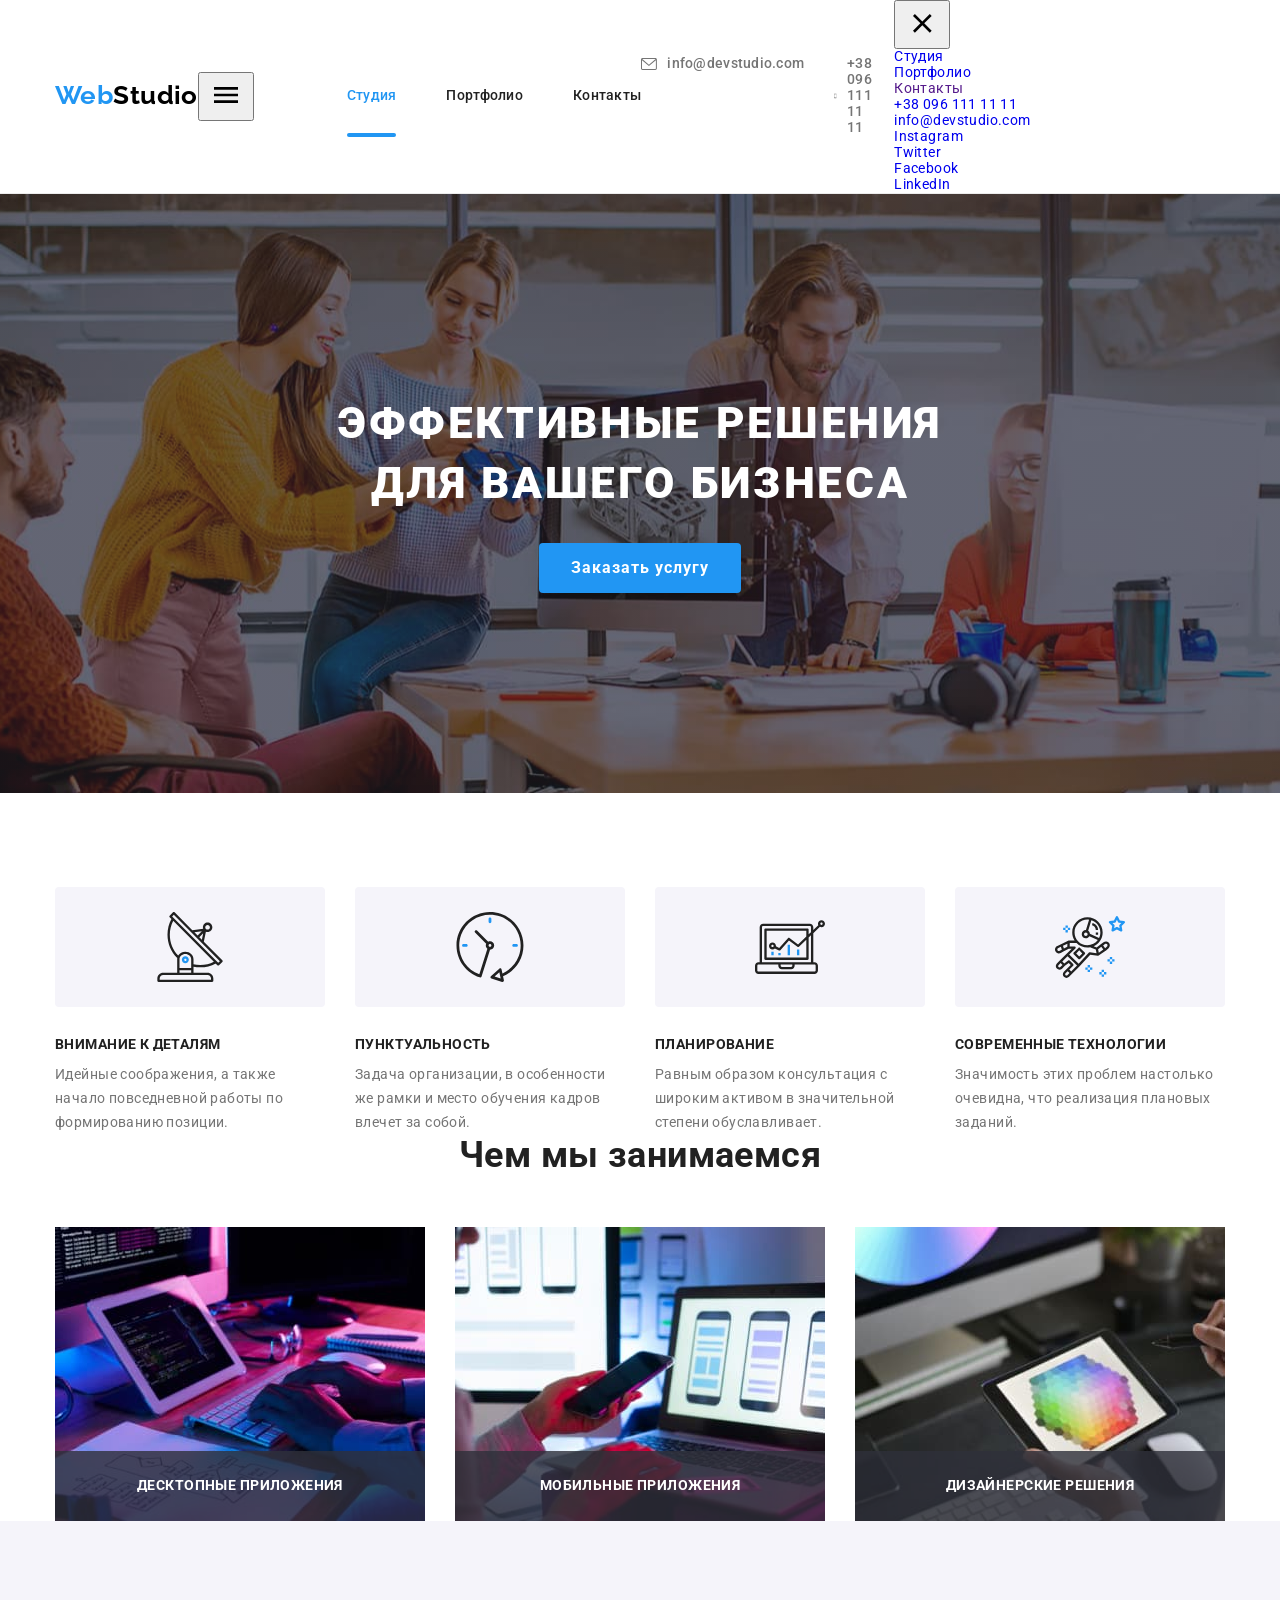
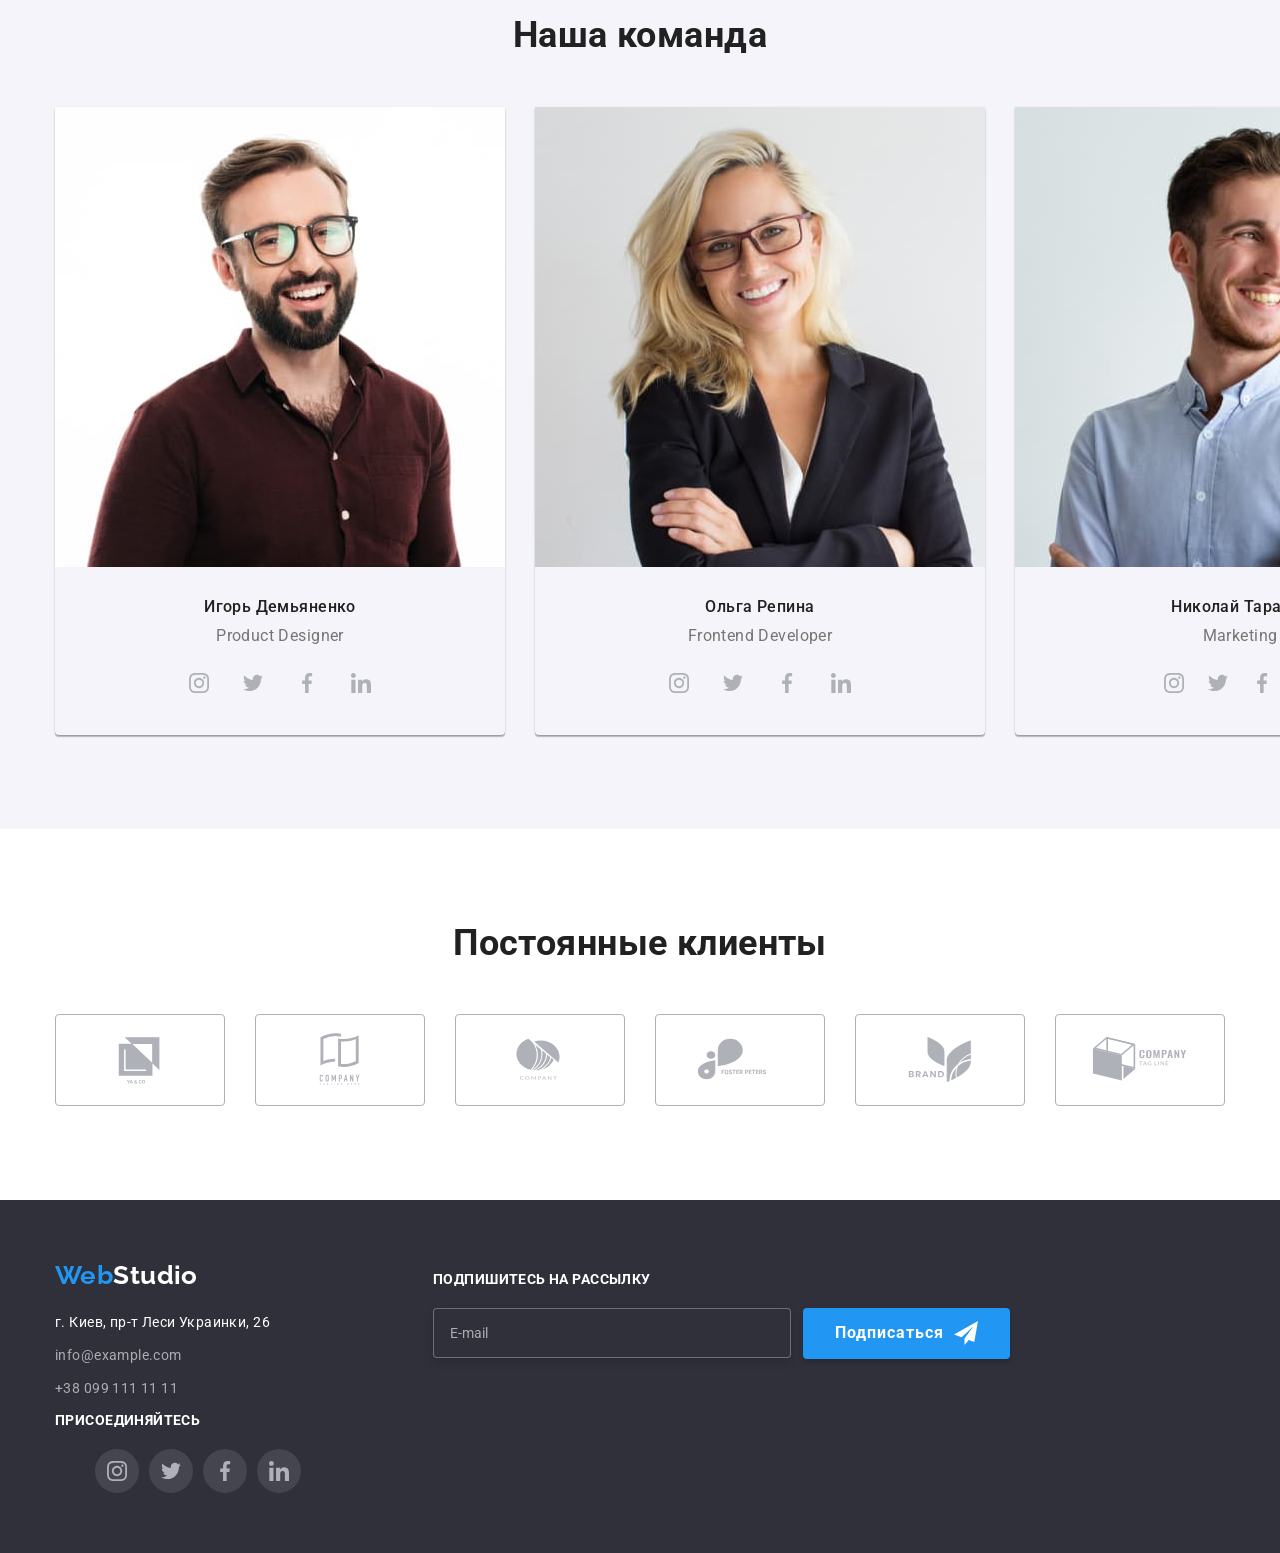
==== commit 6cd6809f: "image/portfolio" ====
--- a/index.html
+++ b/index.html
@@ -18,11 +18,14 @@
 <body>
     <header class="header">
         <div class="container header-content">
+            <a class="logo" href="./index.html"><span class="logo__part">Web</span>Studio </a>
+            <button class="menu-open-btn" type="button">
+                <svg class="menu-open-btn__icon" width="40" height="40" aria-label="кнопка мобильного меню">
+                    <use href="./images/mobile-menu.svg#icon-menu-btn"></use>
+                </svg>
+            </button>
+
             <nav class="navigation">
-                <a class="logo" href="./index.html">
-                    <span class="logo__part">Web</span>Studio
-                </a>
-
                 <ul class="site-nav">
                     <li class="site-nav__item">
                         <a class="site-nav__link site-nav__link--activ" href="./index.html">Студия</a>
@@ -43,19 +46,66 @@
                         <svg class="contacts__icon" width="16" height="12">
                             <use href="./images/symbol-defs.svg#icon-envelope"></use>
                         </svg>
-                        info@devstudio.com
+                        <span>info@devstudio.com</span>
                     </a>
                 </li>
 
                 <li class="contacts__item">
                     <a class="contacts__link" href="tel:+380961111111">
-                        <svg class="contacts__icon phone" width="10" height="16">
+                        <svg class="contacts__icon" width="10" height="16">
                             <use href="./images/symbol-defs.svg#icon-smartphone"></use>
                         </svg>
-                        +38 096 111 11 11
+                        <span>+38 096 111 11 11</span>
                     </a>
                 </li>
             </ul>
+            <div class="mob-menu">
+                <div class="container">
+                    <button class="menu-close-btn" type="button">
+                        <svg class="menu-close-btn__icon" width="40" height="40" aria-label="кнопка мобильного меню">
+                            <use href="./images/mobile-menu.svg#icon-cross-btn"></use>
+                        </svg>
+                    </button>
+                    <ul class="nav-menu">
+                        <li class="nav-menu__item">
+                            <a href="./index.html" class="nav-menu__link nav-menu__link--activ">Студия</a>
+                        </li>
+                        <li class="nav-menu__item">
+                            <a href="./portfolio.html" class="nav-menu__link">Портфолио</a>
+                        </li>
+                        <li class="nav-menu__item">
+                            <a href="" class="nav-menu__link">Контакты</a>
+                        </li>
+                    </ul>
+                    <div class="mob-menu-bottom">
+                        <ul class="mobile-contacts">
+                            <li class="mobile-contacts__item">
+                                <a class="mobile-contacts__phone" href="tel:+380961111111"
+                                    class="mobile-contacts__link">+38 096 111 11 11</a>
+                            </li>
+                            <li class="mobile-contacts__item">
+                                <a class="mobile-contacts__email" href="mailto:info@devstudio.com"
+                                    class="mobile-contacts__link">info@devstudio.com</a>
+                            </li>
+                        </ul>
+
+                        <ul class="mobile-socials">
+                            <li class="mobile-socials__item">
+                                <a href="#" class="mobile-socials__link">Instagram</a>
+                            </li>
+                            <li class="mobile-socials__item">
+                                <a href="#" class="mobile-socials__link">Twitter</a>
+                            </li>
+                            <li class="mobile-socials__item">
+                                <a href="#" class="mobile-socials__link">Facebook</a>
+                            </li>
+                            <li class="mobile-socials__item">
+                                <a href="#" class="mobile-socials__link">LinkedIn</a>
+                            </li>
+                        </ul>
+                    </div>
+                </div>
+            </div>
         </div>
     </header>
     <main>
@@ -109,8 +159,9 @@
                             <svg class="checkbox__icon" width="16" height="15">
                                 <use href="./images/icons.svg#icon-check-input"></use>
                             </svg>
-                            <span class="checkbox__lable">Соглашаюсь с рассылкой и принимаю
-                                <a href="" class="checkbox__link">Условия договора</a>
+                            <span class="checkbox__lable">
+                                Соглашаюсь с рассылкой и принимаю
+                                <a href="#" class="checkbox__link">Условия договора</a>
                             </span>
                         </label>
 
@@ -181,25 +232,29 @@
             </div>
         </section>
         <!-- Чем мы занимаемся -->
-        <section class="section">
+        <section class="our-products">
             <div class="container">
                 <h2 class="section-title">Чем мы занимаемся</h2>
                 <ul class="product">
                     <li class="product__item">
-                        <img src="./images/boxone.jpg" class="product__image" width="370" height="294" alt="ноут" />
+                        <img srcset="./images/responsive-jpg/desktop/box1-2x.jpg 2x" src="./images/boxone.jpg"
+                            class="product__image" width="370" height="294" alt="ноут" />
                         <div class="product__wrapper">
                             <h3 class="reuse__title">Десктопные приложения</h3>
                         </div>
                     </li>
+
                     <li class="product__item">
-                        <img src="./images/box-two.jpg" class="product__image" width="370" height="294" alt="телефон" />
+                        <img srcset="./images/responsive-jpg/desktop/box2-2x.jpg 2x" src="./images/box-two.jpg"
+                            class="product__image" width="370" height="294" alt="телефон" srcset="./images/" />
                         <div class="product__wrapper">
                             <h3 class="reuse__title">Мобильные приложения</h3>
                         </div>
                     </li>
+
                     <li class="product__item">
-                        <img src="./images/box-three.jpg" class="product__image" width="370" height="294"
-                            alt="планшет" />
+                        <img srcset="./images/responsive-jpg/desktop/box3-2x.jpg 2x" src="./images/box-three.jpg"
+                            class="product__image" width="370" height="294" alt="планшет" />
                         <div class="product__wrapper">
                             <h3 class="reuse__title">Дизайнерские решения</h3>
                         </div>
@@ -207,14 +262,16 @@
                 </ul>
             </div>
         </section>
-        <!-- наша команда -->
+        <!-- наша компуха -->
         <section class="section section--highlight">
             <div class="container">
                 <h2 class="section-title">Наша команда</h2>
                 <ul class="team-list">
                     <li class="team-list__item">
-                        <img src="./images/team-card-one.jpg" class="team-list__image" width="270" height="260"
-                            alt="Игорь Демьяненко" />
+                        <img srcset="
+                                    ./images/responsive-jpg/mobile/igor-mobile/igor-450(2x).jpg 2x
+                                " src="./images/responsive-jpg/mobile/igor-mobile/igor-450(1x).jpg"
+                            class="team-list__image" width="450" alt="Игорь Демьяненко" />
                         <div class="team-list__card">
                             <h3 class="team-list__title">Игорь Демьяненко</h3>
                             <p class="team-list__text" lang="en">Product Designer</p>
@@ -255,8 +312,10 @@
                     </li>
 
                     <li class="team-list__item">
-                        <img src="./images/team-card-two.jpg" class="team-list__image" width="270" height="260"
-                            alt="Ольга Репина" />
+                        <img srcset="
+                                    ./images/responsive-jpg/mobile/olga-mobile/olga-450(2x).jpg 2x
+                                " src="./images/responsive-jpg/mobile/olga-mobile/olga-450(1x).jpg"
+                            class="team-list__image" width="450" alt="Ольга Репина" />
                         <div class="team-list__card">
                             <h3 class="team-list__title">Ольга Репина</h3>
                             <p class="team-list__text" lang="en">Frontend Developer</p>
@@ -297,8 +356,10 @@
                     </li>
 
                     <li class="team-list__item">
-                        <img src="./images/team-card-three.jpg" class="team-list__image" width="270" height="260"
-                            alt="Николай Тарасов" />
+                        <img srcset="
+                                    ./images/responsive-jpg/mobile/nikolai-mobile/nikolai-450(2x).jpg 2x
+                                " src="./images/responsive-jpg/mobile/nikolai-mobile/nikolai-450(1x).jpg"
+                            class="team-list__image" width="450" alt="Николай Тарасов" />
                         <div class="team-list__card">
                             <h3 class="team-list__title">Николай Тарасов</h3>
                             <p class="team-list__text" lang="en">Marketing</p>
@@ -339,8 +400,10 @@
                     </li>
 
                     <li class="team-list__item">
-                        <img src="./images/team-card-four.jpg" class="team-list__image" width="270" height="260"
-                            alt="Михаил Ермаков" />
+                        <img srcset="
+                                    ./images/responsive-jpg/mobile/misha-mobile/misha-450(2x).jpg 2x
+                                " src="./images/responsive-jpg/mobile/misha-mobile/misha-450(1x).jpg"
+                            class="team-list__image" width="450" alt="Михаил Ермаков" />
                         <div class="team-list__card">
                             <h3 class="team-list__title">Михаил Ермаков</h3>
                             <p class="team-list__text" lang="en">UI Designer</p>
@@ -441,65 +504,67 @@
     <!-- подвал -->
     <footer class="footer">
         <div class="container container--flexed">
-            <div class="address-block">
-                <a class="logo logo--inverted" href="./index.html">
-                    <span class="logo__part">Web</span>Studio
-                </a>
-                <address class="address">
-                    <ul class="address__list">
-                        <li class="address__item">
-                            <a class="address__link address__link--general"
-                                href="https://www.google.com/maps/place/%D0%B1%D1%83%D0%BB.+%D0%9B%D0%B5%D1%81%D0%B8+%D0%A3%D0%BA%D1%80%D0%B0%D0%B8%D0%BD%D0%BA%D0%B8,+26,+%D0%9A%D0%B8%D0%B5%D0%B2,+02000/@50.4265807,30.5361971,17z/data=!4m13!1m7!3m6!1s0x40d4cf0e033ecbe9:0x57a4dffefec77da0!2z0LHRg9C7LiDQm9C10YHQuCDQo9C60YDQsNC40L3QutC4LCAyNiwg0JrQuNC10LIsIDAyMDAw!3b1!8m2!3d50.4265807!4d30.5383858!3m4!1s0x40d4cf0e033ecbe9:0x57a4dffefec77da0!8m2!3d50.4265807!4d30.5383858">
-                                г. Киев, пр-т Леси Украинки, 26
+            <div class="tablet-wrap">
+                <div class="address-block">
+                    <a class="logo logo--inverted" href="./index.html">
+                        <span class="logo__part">Web</span>Studio
+                    </a>
+                    <address class="address">
+                        <ul class="address__list">
+                            <li class="address__item">
+                                <a class="address__link address__link--general"
+                                    href="https://www.google.com/maps/place/%D0%B1%D1%83%D0%BB.+%D0%9B%D0%B5%D1%81%D0%B8+%D0%A3%D0%BA%D1%80%D0%B0%D0%B8%D0%BD%D0%BA%D0%B8,+26,+%D0%9A%D0%B8%D0%B5%D0%B2,+02000/@50.4265807,30.5361971,17z/data=!4m13!1m7!3m6!1s0x40d4cf0e033ecbe9:0x57a4dffefec77da0!2z0LHRg9C7LiDQm9C10YHQuCDQo9C60YDQsNC40L3QutC4LCAyNiwg0JrQuNC10LIsIDAyMDAw!3b1!8m2!3d50.4265807!4d30.5383858!3m4!1s0x40d4cf0e033ecbe9:0x57a4dffefec77da0!8m2!3d50.4265807!4d30.5383858">
+                                    г. Киев, пр-т Леси Украинки, 26
+                                </a>
+                            </li>
+
+                            <li class="address__item">
+                                <a class="address__link" href="mailto:info@example.com">info@example.com</a>
+                            </li>
+
+                            <li class="address__item">
+                                <a class="address__link" href="tel:+380991111111">+38 099 111 11 11</a>
+                            </li>
+                        </ul>
+                    </address>
+                </div>
+
+                <div class="join-block">
+                    <p class="reuse__title reuse__title--modified">присоединяйтесь</p>
+                    <ul class="social-media">
+                        <li class="social-media__item">
+                            <a class="social-media__link social-media__link--modified" href="">
+                                <svg class="social-media__icon social-media__icon--modified" width="20" height="20">
+                                    <use href="./images/symbol-defs.svg#icon-instagram"></use>
+                                </svg>
                             </a>
                         </li>
 
-                        <li class="address__item">
-                            <a class="address__link" href="mailto:info@example.com">info@example.com</a>
-                        </li>
-
-                        <li class="address__item">
-                            <a class="address__link" href="tel:+380991111111">+38 099 111 11 11</a>
+                        <li class="social-media__item">
+                            <a class="social-media__link social-media__link--modified" href="">
+                                <svg class="social-media__icon social-media__icon--modified" width="20" height="20">
+                                    <use href="./images/symbol-defs.svg#icon-twitter"></use>
+                                </svg>
+                            </a>
+                        </li>
+
+                        <li class="social-media__item">
+                            <a class="social-media__link social-media__link--modified" href="">
+                                <svg class="social-media__icon social-media__icon--modified" width="20" height="20">
+                                    <use href="./images/symbol-defs.svg#icon-facebook"></use>
+                                </svg>
+                            </a>
+                        </li>
+
+                        <li class="social-media__item">
+                            <a class="social-media__link social-media__link--modified" href="">
+                                <svg class="social-media__icon social-media__icon--modified" width="20" height="20">
+                                    <use href="./images/symbol-defs.svg#icon-linkedin"></use>
+                                </svg>
+                            </a>
                         </li>
                     </ul>
-                </address>
-            </div>
-
-            <div class="join-block">
-                <p class="reuse__title reuse__title--modified">присоединяйтесь</p>
-                <ul class="social-media">
-                    <li class="social-media__item">
-                        <a class="social-media__link social-media__link--modified" href="">
-                            <svg class="social-media__icon" width="20" height="20">
-                                <use href="./images/symbol-defs.svg#icon-instagram"></use>
-                            </svg>
-                        </a>
-                    </li>
-
-                    <li class="social-media__item">
-                        <a class="social-media__link social-media__link--modified" href="">
-                            <svg class="social-media__icon" width="20" height="20">
-                                <use href="./images/symbol-defs.svg#icon-twitter"></use>
-                            </svg>
-                        </a>
-                    </li>
-
-                    <li class="social-media__item">
-                        <a class="social-media__link social-media__link--modified" href="">
-                            <svg class="social-media__icon" width="20" height="20">
-                                <use href="./images/symbol-defs.svg#icon-facebook"></use>
-                            </svg>
-                        </a>
-                    </li>
-
-                    <li class="social-media__item">
-                        <a class="social-media__link social-media__link--modified" href="">
-                            <svg class="social-media__icon" width="20" height="20">
-                                <use href="./images/symbol-defs.svg#icon-linkedin"></use>
-                            </svg>
-                        </a>
-                    </li>
-                </ul>
+                </div>
             </div>
 
             <div class="form-block">
@@ -518,6 +583,7 @@
             </div>
         </div>
     </footer>
+    <script src="./js/mobile-menu.js"></script>
     <script src="./js/model.js"></script>
 </body>
 
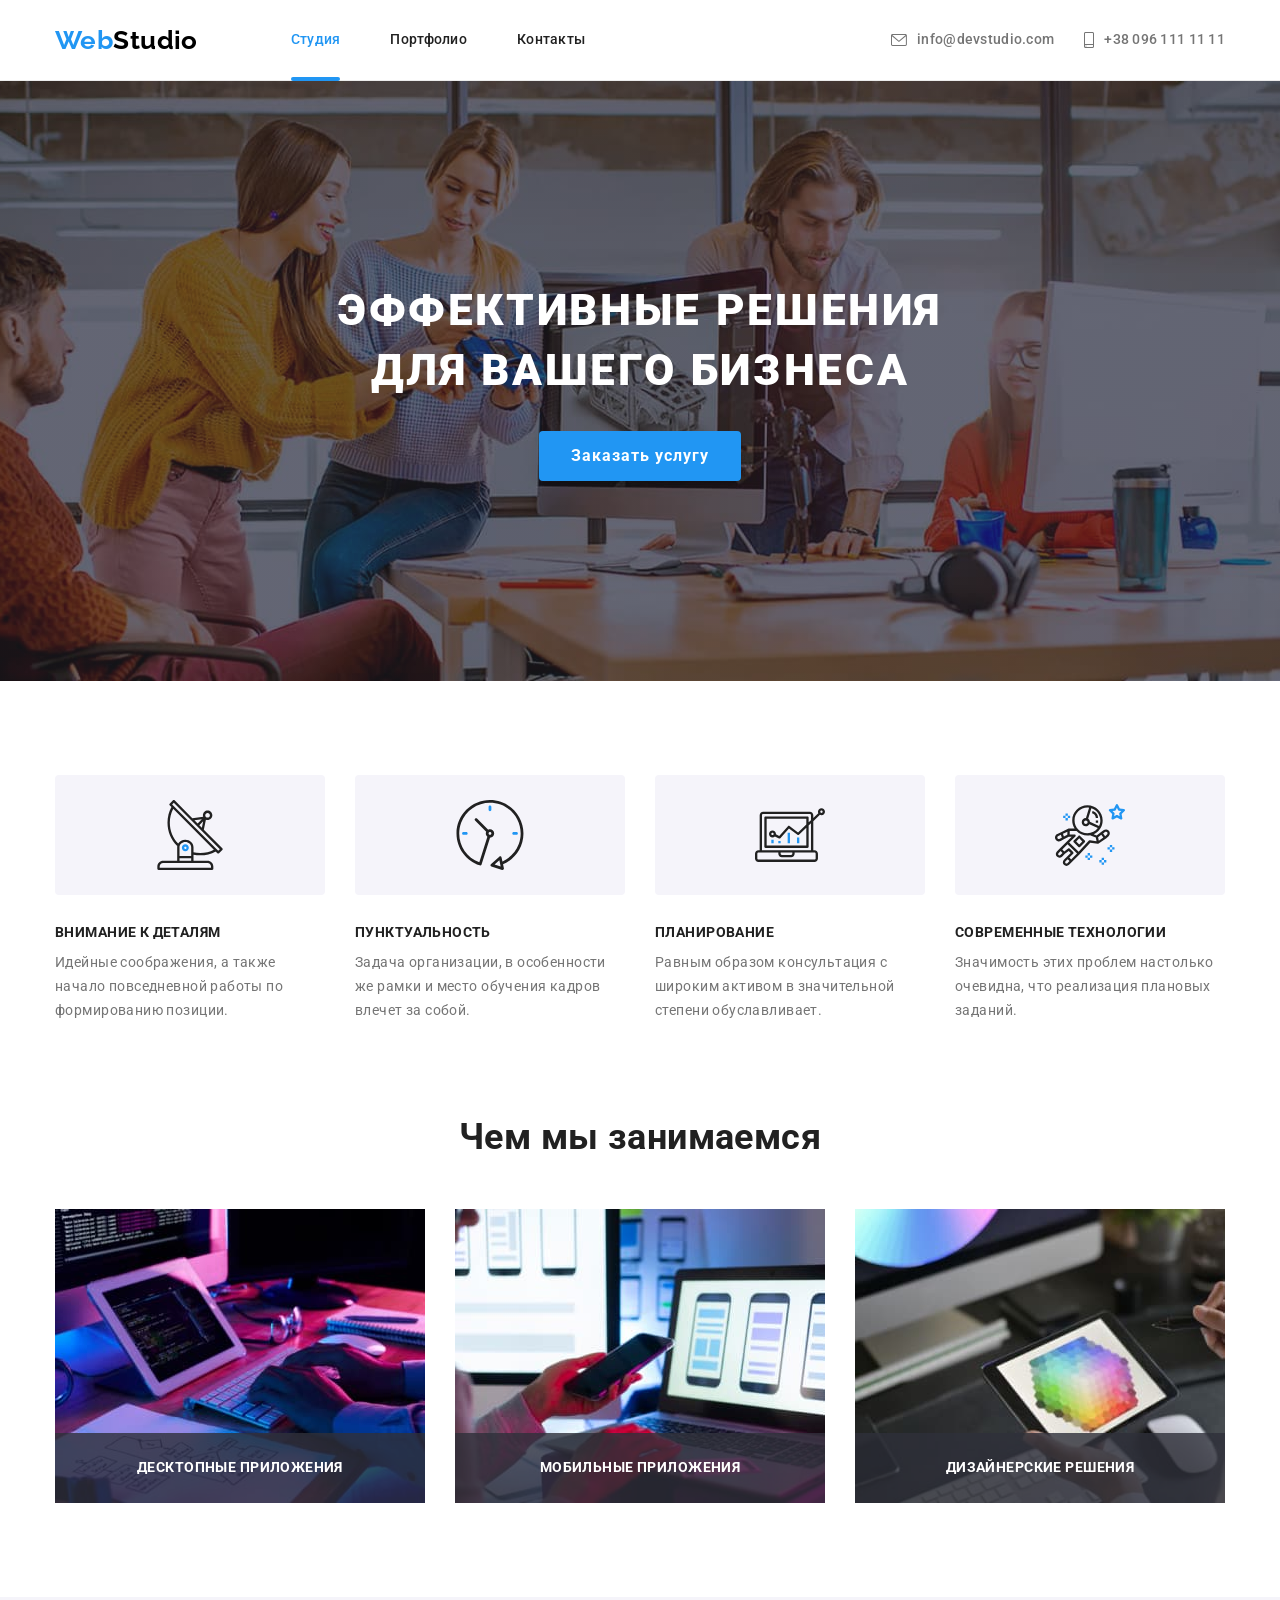
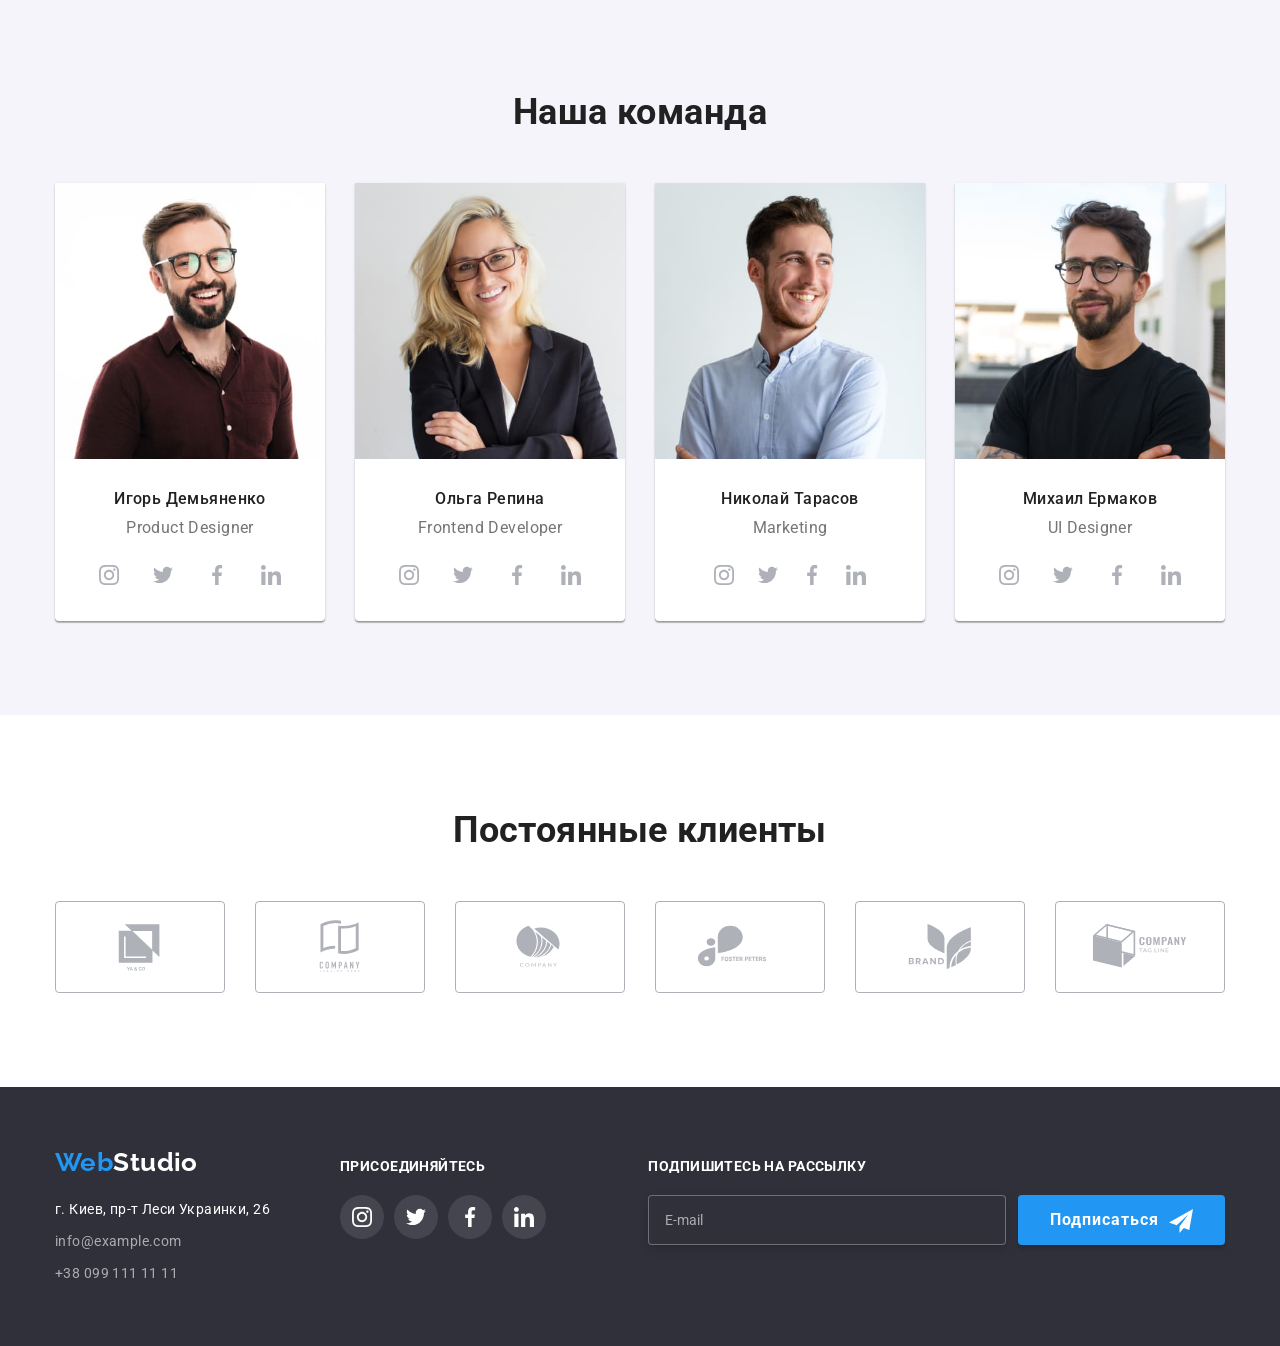
==== commit f0ea8f6b: "final version" ====
--- a/index.html
+++ b/index.html
@@ -1,590 +1,730 @@
 <!DOCTYPE html>
 <html lang="ru">
-
-<head>
-    <meta charset="UTF-8" />
-    <meta http-equiv="X-UA-Compatible" content="IE=edge" />
-    <meta name="viewport" content="width=device-width, initial-scale=1.0" />
-    <title>WebStudio</title>
-    <link rel="preconnect" href="https://fonts.googleapis.com" />
-    <link rel="preconnect" href="https://fonts.gstatic.com" crossorigin />
-    <link
-        href="https://fonts.googleapis.com/css2?family=Raleway:wght@700&family=Roboto:wght@400;500;700;900&display=swap"
-        rel="stylesheet" />
-
-    <link rel="stylesheet" href="./css/main.min.css" />
-</head>
-
-<body>
-    <header class="header">
-        <div class="container header-content">
-            <a class="logo" href="./index.html"><span class="logo__part">Web</span>Studio </a>
-            <button class="menu-open-btn" type="button">
-                <svg class="menu-open-btn__icon" width="40" height="40" aria-label="кнопка мобильного меню">
-                    <use href="./images/mobile-menu.svg#icon-menu-btn"></use>
-                </svg>
-            </button>
-
-            <nav class="navigation">
-                <ul class="site-nav">
-                    <li class="site-nav__item">
-                        <a class="site-nav__link site-nav__link--activ" href="./index.html">Студия</a>
+    <head>
+        <meta charset="UTF-8" />
+        <meta http-equiv="X-UA-Compatible" content="IE=edge" />
+        <meta name="viewport" content="width=device-width, initial-scale=1.0" />
+        <title>WebStudio</title>
+        <link rel="preconnect" href="https://fonts.googleapis.com" />
+        <link rel="preconnect" href="https://fonts.gstatic.com" crossorigin />
+        <link
+            href="https://fonts.googleapis.com/css2?family=Raleway:wght@700&family=Roboto:wght@400;500;700;900&display=swap"
+            rel="stylesheet"
+        />
+
+        <link rel="stylesheet" href="./css/main.min.css" />
+    </head>
+    <body>
+        <header class="header">
+            <div class="container header-content">
+                <a class="logo" href="./index.html"><span class="logo__part">Web</span>Studio </a>
+                <button class="menu-open-btn" type="button">
+                    <svg
+                        class="menu-open-btn__icon"
+                        width="40"
+                        height="40"
+                        aria-label="кнопка мобильного меню"
+                    >
+                        <use href="./images/mobile-menu.svg#icon-menu-btn"></use>
+                    </svg>
+                </button>
+
+                <nav class="navigation">
+                    <ul class="site-nav">
+                        <li class="site-nav__item">
+                            <a class="site-nav__link site-nav__link--activ" href="./index.html"
+                                >Студия</a
+                            >
+                        </li>
+
+                        <li class="site-nav__item">
+                            <a class="site-nav__link" href="./portfolio.html">Портфолио</a>
+                        </li>
+
+                        <li class="site-nav__item">
+                            <a class="site-nav__link" href="">Контакты</a>
+                        </li>
+                    </ul>
+                </nav>
+                <ul class="contacts">
+                    <li class="contacts__item">
+                        <a class="contacts__link" href="mailto:info@devstudio.com">
+                            <svg class="contacts__icon" width="16" height="12">
+                                <use href="./images/symbol-defs.svg#icon-envelope"></use>
+                            </svg>
+                            <span>info@devstudio.com</span>
+                        </a>
                     </li>
 
-                    <li class="site-nav__item">
-                        <a class="site-nav__link" href="./portfolio.html">Портфолио</a>
-                    </li>
-
-                    <li class="site-nav__item">
-                        <a class="site-nav__link" href="">Контакты</a>
+                    <li class="contacts__item">
+                        <a class="contacts__link" href="tel:+380961111111">
+                            <svg class="contacts__icon" width="10" height="16">
+                                <use href="./images/symbol-defs.svg#icon-smartphone"></use>
+                            </svg>
+                            <span>+38 096 111 11 11</span>
+                        </a>
                     </li>
                 </ul>
-            </nav>
-            <ul class="contacts">
-                <li class="contacts__item">
-                    <a class="contacts__link" href="mailto:info@devstudio.com">
-                        <svg class="contacts__icon" width="16" height="12">
-                            <use href="./images/symbol-defs.svg#icon-envelope"></use>
-                        </svg>
-                        <span>info@devstudio.com</span>
-                    </a>
-                </li>
-
-                <li class="contacts__item">
-                    <a class="contacts__link" href="tel:+380961111111">
-                        <svg class="contacts__icon" width="10" height="16">
-                            <use href="./images/symbol-defs.svg#icon-smartphone"></use>
-                        </svg>
-                        <span>+38 096 111 11 11</span>
-                    </a>
-                </li>
-            </ul>
-            <div class="mob-menu">
-                <div class="container">
-                    <button class="menu-close-btn" type="button">
-                        <svg class="menu-close-btn__icon" width="40" height="40" aria-label="кнопка мобильного меню">
-                            <use href="./images/mobile-menu.svg#icon-cross-btn"></use>
-                        </svg>
-                    </button>
-                    <ul class="nav-menu">
-                        <li class="nav-menu__item">
-                            <a href="./index.html" class="nav-menu__link nav-menu__link--activ">Студия</a>
-                        </li>
-                        <li class="nav-menu__item">
-                            <a href="./portfolio.html" class="nav-menu__link">Портфолио</a>
-                        </li>
-                        <li class="nav-menu__item">
-                            <a href="" class="nav-menu__link">Контакты</a>
-                        </li>
-                    </ul>
-                    <div class="mob-menu-bottom">
-                        <ul class="mobile-contacts">
-                            <li class="mobile-contacts__item">
-                                <a class="mobile-contacts__phone" href="tel:+380961111111"
-                                    class="mobile-contacts__link">+38 096 111 11 11</a>
+                <div class="mob-menu">
+                    <div class="container">
+                        <button class="menu-close-btn" type="button">
+                            <svg
+                                class="menu-close-btn__icon"
+                                width="40"
+                                height="40"
+                                aria-label="кнопка мобильного меню"
+                            >
+                                <use href="./images/mobile-menu.svg#icon-cross-btn"></use>
+                            </svg>
+                        </button>
+                        <ul class="nav-menu">
+                            <li class="nav-menu__item">
+                                <a href="./index.html" class="nav-menu__link nav-menu__link--activ"
+                                    >Студия</a
+                                >
                             </li>
-                            <li class="mobile-contacts__item">
-                                <a class="mobile-contacts__email" href="mailto:info@devstudio.com"
-                                    class="mobile-contacts__link">info@devstudio.com</a>
+                            <li class="nav-menu__item">
+                                <a href="./portfolio.html" class="nav-menu__link">Портфолио</a>
+                            </li>
+                            <li class="nav-menu__item">
+                                <a href="" class="nav-menu__link">Контакты</a>
                             </li>
                         </ul>
-
-                        <ul class="mobile-socials">
-                            <li class="mobile-socials__item">
-                                <a href="#" class="mobile-socials__link">Instagram</a>
+                        <div class="mob-menu-bottom">
+                            <ul class="mobile-contacts">
+                                <li class="mobile-contacts__item">
+                                    <a
+                                        class="mobile-contacts__phone"
+                                        href="tel:+380961111111"
+                                        class="mobile-contacts__link"
+                                        >+38 096 111 11 11</a
+                                    >
+                                </li>
+                                <li class="mobile-contacts__item">
+                                    <a
+                                        class="mobile-contacts__email"
+                                        href="mailto:info@devstudio.com"
+                                        class="mobile-contacts__link"
+                                        >info@devstudio.com</a
+                                    >
+                                </li>
+                            </ul>
+
+                            <ul class="mobile-socials">
+                                <li class="mobile-socials__item">
+                                    <a href="#" class="mobile-socials__link">Instagram</a>
+                                </li>
+                                <li class="mobile-socials__item">
+                                    <a href="#" class="mobile-socials__link">Twitter</a>
+                                </li>
+                                <li class="mobile-socials__item">
+                                    <a href="#" class="mobile-socials__link">Facebook</a>
+                                </li>
+                                <li class="mobile-socials__item">
+                                    <a href="#" class="mobile-socials__link">LinkedIn</a>
+                                </li>
+                            </ul>
+                        </div>
+                    </div>
+                </div>
+            </div>
+        </header>
+        <main>
+            <!-- hero section -->
+            <section class="hero">
+                <div class="container">
+                    <h1 class="hero__title">Эффективные решения для вашего бизнеса</h1>
+                    <button class="button" type="button" data-modal-open>Заказать услугу</button>
+                </div>
+                <div class="backdrop is-hidden" data-modal>
+                    <div class="modal">
+                        <button class="modal-btn" data-modal-close>
+                            <svg class="modal-btn__icon" width="11" height="11">
+                                <use href="./images/symbol-defs.svg#icon-close-cross"></use>
+                            </svg>
+                        </button>
+                        <b class="modal__text">Оставьте свои данные, мы вам перезвоним</b>
+                        <form class="form">
+                            <label class="form__field">
+                                <span class="form__label">Имя</span>
+                                <input
+                                    type="text"
+                                    name="name"
+                                    class="form__input"
+                                    autocomplete="off"
+                                />
+                                <svg class="form__icon" width="18" height="18">
+                                    <use href="./images/icons.svg#icon-person"></use>
+                                </svg>
+                            </label>
+
+                            <label class="form__field">
+                                <span class="form__label">Телефон</span>
+                                <input
+                                    type="tel"
+                                    name="phone"
+                                    class="form__input"
+                                    autocomplete="off"
+                                />
+                                <svg class="form__icon" width="18" height="18">
+                                    <use href="./images/icons.svg#icon-phone"></use>
+                                </svg>
+                            </label>
+
+                            <label class="form__field">
+                                <span class="form__label">Почта</span>
+                                <input
+                                    type="email"
+                                    name="mail"
+                                    class="form__input"
+                                    autocomplete="off"
+                                />
+                                <svg class="form__icon" width="18" height="18">
+                                    <use href="./images/icons.svg#icon-email"></use>
+                                </svg>
+                            </label>
+
+                            <label class="form__field">
+                                <span class="form__label">Комментарий</span>
+                                <textarea
+                                    class="form__input textarea"
+                                    name="comment"
+                                    placeholder="Введите текст"
+                                ></textarea>
+                            </label>
+
+                            <label class="checkbox">
+                                <input
+                                    type="checkbox"
+                                    name="accept"
+                                    class="checkbox__input visually-hidden"
+                                />
+                                <svg class="checkbox__icon" width="16" height="15">
+                                    <use href="./images/icons.svg#icon-check-input"></use>
+                                </svg>
+                                <span class="checkbox__lable">
+                                    Соглашаюсь с рассылкой и принимаю
+                                    <a href="#" class="checkbox__link">Условия договора</a>
+                                </span>
+                            </label>
+
+                            <button type="submit" class="button button--submit-form">
+                                Отправить
+                            </button>
+                        </form>
+                    </div>
+                </div>
+            </section>
+            <!-- Наши преимущества-->
+            <section class="features">
+                <div class="container">
+                    <h2 class="visually-hidden">Наши преимущества</h2>
+                    <ul class="features__list">
+                        <li class="features__item">
+                            <div class="features__logo">
+                                <svg width="70" height="70">
+                                    <use href="./images/symbol-defs.svg#icon-antenna"></use>
+                                </svg>
+                            </div>
+                            <h3 class="features__title">Внимание к деталям</h3>
+                            <p class="features__text">
+                                Идейные соображения, а также начало повседневной работы по
+                                формированию позиции.
+                            </p>
+                        </li>
+
+                        <li class="features__item">
+                            <div class="features__logo">
+                                <svg width="70" height="70">
+                                    <use href="./images/symbol-defs.svg#icon-clock"></use>
+                                </svg>
+                            </div>
+                            <h3 class="features__title">Пунктуальность</h3>
+                            <p class="features__text">
+                                Задача организации, в особенности же рамки и место обучения кадров
+                                влечет за собой.
+                            </p>
+                        </li>
+
+                        <li class="features__item">
+                            <div class="features__logo">
+                                <svg width="70" height="70">
+                                    <use href="./images/symbol-defs.svg#icon-diagram"></use>
+                                </svg>
+                            </div>
+                            <h3 class="features__title">Планирование</h3>
+                            <p class="features__text">
+                                Равным образом консультация с широким активом в значительной степени
+                                обуславливает.
+                            </p>
+                        </li>
+
+                        <li class="features__item">
+                            <div class="features__logo">
+                                <svg width="70" height="70">
+                                    <use href="./images/symbol-defs.svg#icon-astronaut"></use>
+                                </svg>
+                            </div>
+                            <h3 class="features__title">Современные технологии</h3>
+                            <p class="features__text">
+                                Значимость этих проблем настолько очевидна, что реализация плановых
+                                заданий.
+                            </p>
+                        </li>
+                    </ul>
+                </div>
+            </section>
+            <!-- Чем мы занимаемся -->
+            <section class="our-products">
+                <div class="container">
+                    <h2 class="section-title">Чем мы занимаемся</h2>
+                    <ul class="product">
+                        <li class="product__item">
+                            <img
+                                srcset="./images/responsive-jpg/desktop/box1-2x.jpg 2x"
+                                src="./images/boxone.jpg"
+                                class="product__image"
+                                width="370"
+                                height="294"
+                                alt="ноут"
+                            />
+                            <div class="product__wrapper">
+                                <h3 class="reuse__title">Десктопные приложения</h3>
+                            </div>
+                        </li>
+
+                        <li class="product__item">
+                            <img
+                                srcset="./images/responsive-jpg/desktop/box2-2x.jpg 2x"
+                                src="./images/box-two.jpg"
+                                class="product__image"
+                                width="370"
+                                height="294"
+                                alt="телефон"
+                                srcset="./images/"
+                            />
+                            <div class="product__wrapper">
+                                <h3 class="reuse__title">Мобильные приложения</h3>
+                            </div>
+                        </li>
+
+                        <li class="product__item">
+                            <img
+                                srcset="./images/responsive-jpg/desktop/box3-2x.jpg 2x"
+                                src="./images/box-three.jpg"
+                                class="product__image"
+                                width="370"
+                                height="294"
+                                alt="планшет"
+                            />
+                            <div class="product__wrapper">
+                                <h3 class="reuse__title">Дизайнерские решения</h3>
+                            </div>
+                        </li>
+                    </ul>
+                </div>
+            </section>
+            <!-- наша компуха -->
+            <section class="section section--highlight">
+                <div class="container">
+                    <h2 class="section-title">Наша команда</h2>
+                    <ul class="team-list">
+                        <li class="team-list__item">
+                            <img
+                                srcset="
+                                    ./images/responsive-jpg/mobile/igor-mobile/igor-450(2x).jpg 2x
+                                "
+                                src="./images/responsive-jpg/mobile/igor-mobile/igor-450(1x).jpg"
+                                class="team-list__image"
+                                width="450"
+                                alt="Игорь Демьяненко"
+                            />
+                            <div class="team-list__card">
+                                <h3 class="team-list__title">Игорь Демьяненко</h3>
+                                <p class="team-list__text" lang="en">Product Designer</p>
+                                <ul class="social-media">
+                                    <li class="social-media__item">
+                                        <a href="" class="social-media__link">
+                                            <svg class="social-media__icon" width="20" height="20">
+                                                <use
+                                                    href="./images/symbol-defs.svg#icon-instagram"
+                                                ></use>
+                                            </svg>
+                                        </a>
+                                    </li>
+
+                                    <li class="social-media__item">
+                                        <a href="" class="social-media__link">
+                                            <svg class="social-media__icon" width="20" height="20">
+                                                <use
+                                                    href="./images/symbol-defs.svg#icon-twitter"
+                                                ></use>
+                                            </svg>
+                                        </a>
+                                    </li>
+
+                                    <li class="social-media__item">
+                                        <a href="" class="social-media__link">
+                                            <svg class="social-media__icon" width="20" height="20">
+                                                <use
+                                                    href="./images/symbol-defs.svg#icon-facebook"
+                                                ></use>
+                                            </svg>
+                                        </a>
+                                    </li>
+
+                                    <li class="social-media__item">
+                                        <a href="" class="social-media__link">
+                                            <svg class="social-media__icon" width="20" height="20">
+                                                <use
+                                                    href="./images/symbol-defs.svg#icon-linkedin"
+                                                ></use>
+                                            </svg>
+                                        </a>
+                                    </li>
+                                </ul>
+                            </div>
+                        </li>
+
+                        <li class="team-list__item">
+                            <img
+                                srcset="
+                                    ./images/responsive-jpg/mobile/olga-mobile/olga-450(2x).jpg 2x
+                                "
+                                src="./images/responsive-jpg/mobile/olga-mobile/olga-450(1x).jpg"
+                                class="team-list__image"
+                                width="450"
+                                alt="Ольга Репина"
+                            />
+                            <div class="team-list__card">
+                                <h3 class="team-list__title">Ольга Репина</h3>
+                                <p class="team-list__text" lang="en">Frontend Developer</p>
+                                <ul class="social-media">
+                                    <li class="social-media__item">
+                                        <a href="" class="social-media__link">
+                                            <svg class="social-media__icon" width="20" height="20">
+                                                <use
+                                                    href="./images/symbol-defs.svg#icon-instagram"
+                                                ></use>
+                                            </svg>
+                                        </a>
+                                    </li>
+
+                                    <li class="social-media__item">
+                                        <a href="" class="social-media__link">
+                                            <svg class="social-media__icon" width="20" height="20">
+                                                <use
+                                                    href="./images/symbol-defs.svg#icon-twitter"
+                                                ></use>
+                                            </svg>
+                                        </a>
+                                    </li>
+
+                                    <li class="social-media__item">
+                                        <a href="" class="social-media__link">
+                                            <svg class="social-media__icon" width="20" height="20">
+                                                <use
+                                                    href="./images/symbol-defs.svg#icon-facebook"
+                                                ></use>
+                                            </svg>
+                                        </a>
+                                    </li>
+
+                                    <li class="social-media__item">
+                                        <a href="" class="social-media__link">
+                                            <svg class="social-media__icon" width="20" height="20">
+                                                <use
+                                                    href="./images/symbol-defs.svg#icon-linkedin"
+                                                ></use>
+                                            </svg>
+                                        </a>
+                                    </li>
+                                </ul>
+                            </div>
+                        </li>
+
+                        <li class="team-list__item">
+                            <img
+                                srcset="
+                                    ./images/responsive-jpg/mobile/nikolai-mobile/nikolai-450(2x).jpg 2x
+                                "
+                                src="./images/responsive-jpg/mobile/nikolai-mobile/nikolai-450(1x).jpg"
+                                class="team-list__image"
+                                width="450"
+                                alt="Николай Тарасов"
+                            />
+                            <div class="team-list__card">
+                                <h3 class="team-list__title">Николай Тарасов</h3>
+                                <p class="team-list__text" lang="en">Marketing</p>
+                                <ul class="social-media">
+                                    <li>
+                                        <a href="" class="social-media__link">
+                                            <svg class="social-media__icon" width="20" height="20">
+                                                <use
+                                                    href="./images/symbol-defs.svg#icon-instagram"
+                                                ></use>
+                                            </svg>
+                                        </a>
+                                    </li>
+
+                                    <li>
+                                        <a href="" class="social-media__link">
+                                            <svg class="social-media__icon" width="20" height="20">
+                                                <use
+                                                    href="./images/symbol-defs.svg#icon-twitter"
+                                                ></use>
+                                            </svg>
+                                        </a>
+                                    </li>
+
+                                    <li>
+                                        <a href="" class="social-media__link">
+                                            <svg class="social-media__icon" width="20" height="20">
+                                                <use
+                                                    href="./images/symbol-defs.svg#icon-facebook"
+                                                ></use>
+                                            </svg>
+                                        </a>
+                                    </li>
+
+                                    <li>
+                                        <a href="" class="social-media__link">
+                                            <svg class="social-media__icon" width="20" height="20">
+                                                <use
+                                                    href="./images/symbol-defs.svg#icon-linkedin"
+                                                ></use>
+                                            </svg>
+                                        </a>
+                                    </li>
+                                </ul>
+                            </div>
+                        </li>
+
+                        <li class="team-list__item">
+                            <img
+                                srcset="
+                                    ./images/responsive-jpg/mobile/misha-mobile/misha-450(2x).jpg 2x
+                                "
+                                src="./images/responsive-jpg/mobile/misha-mobile/misha-450(1x).jpg"
+                                class="team-list__image"
+                                width="450"
+                                alt="Михаил Ермаков"
+                            />
+                            <div class="team-list__card">
+                                <h3 class="team-list__title">Михаил Ермаков</h3>
+                                <p class="team-list__text" lang="en">UI Designer</p>
+                                <ul class="social-media">
+                                    <li class="social-media__item">
+                                        <a href="" class="social-media__link">
+                                            <svg class="social-media__icon" width="20" height="20">
+                                                <use
+                                                    href="./images/symbol-defs.svg#icon-instagram"
+                                                ></use>
+                                            </svg>
+                                        </a>
+                                    </li>
+
+                                    <li class="social-media__item">
+                                        <a href="" class="social-media__link">
+                                            <svg class="social-media__icon" width="20" height="20">
+                                                <use
+                                                    href="./images/symbol-defs.svg#icon-twitter"
+                                                ></use>
+                                            </svg>
+                                        </a>
+                                    </li>
+
+                                    <li class="social-media__item">
+                                        <a href="" class="social-media__link">
+                                            <svg class="social-media__icon" width="20" height="20">
+                                                <use
+                                                    href="./images/symbol-defs.svg#icon-facebook"
+                                                ></use>
+                                            </svg>
+                                        </a>
+                                    </li>
+
+                                    <li class="social-media__item">
+                                        <a href="" class="social-media__link">
+                                            <svg class="social-media__icon" width="20" height="20">
+                                                <use
+                                                    href="./images/symbol-defs.svg#icon-linkedin"
+                                                ></use>
+                                            </svg>
+                                        </a>
+                                    </li>
+                                </ul>
+                            </div>
+                        </li>
+                    </ul>
+                </div>
+            </section>
+            <!-- наши клиенты -->
+            <section class="section">
+                <div class="container">
+                    <h2 class="section-title">Постоянные клиенты</h2>
+                    <ul class="client-list">
+                        <li class="client-list__item">
+                            <a class="client-list__link" href="">
+                                <svg class="client-list__icon" width="106" height="60">
+                                    <use href="./images/symbol-defs.svg#icon-company1"></use>
+                                </svg>
+                            </a>
+                        </li>
+
+                        <li class="client-list__item">
+                            <a class="client-list__link" href="">
+                                <svg class="client-list__icon" width="106" height="60">
+                                    <use href="./images/symbol-defs.svg#icon-company2"></use>
+                                </svg>
+                            </a>
+                        </li>
+
+                        <li class="client-list__item">
+                            <a class="client-list__link" href="">
+                                <svg class="client-list__icon" width="106" height="60">
+                                    <use href="./images/symbol-defs.svg#icon-company3"></use>
+                                </svg>
+                            </a>
+                        </li>
+
+                        <li class="client-list__item">
+                            <a class="client-list__link" href="">
+                                <svg class="client-list__icon" width="106" height="60">
+                                    <use href="./images/symbol-defs.svg#icon-company4"></use>
+                                </svg>
+                            </a>
+                        </li>
+
+                        <li class="client-list__item">
+                            <a class="client-list__link" href="">
+                                <svg class="client-list__icon" width="106" height="60">
+                                    <use href="./images/symbol-defs.svg#icon-company5"></use>
+                                </svg>
+                            </a>
+                        </li>
+
+                        <li class="client-list__item">
+                            <a class="client-list__link" href="">
+                                <svg class="client-list__icon" width="106" height="60">
+                                    <use href="./images/symbol-defs.svg#icon-company6"></use>
+                                </svg>
+                            </a>
+                        </li>
+                    </ul>
+                </div>
+            </section>
+        </main>
+        <!-- подвал -->
+        <footer class="footer">
+            <div class="container container--flexed">
+                <div class="tablet-wrap">
+                    <div class="address-block">
+                        <a class="logo logo--inverted" href="./index.html">
+                            <span class="logo__part">Web</span>Studio
+                        </a>
+                        <address class="address">
+                            <ul class="address__list">
+                                <li class="address__item">
+                                    <a
+                                        class="address__link address__link--general"
+                                        href="https://www.google.com/maps/place/%D0%B1%D1%83%D0%BB.+%D0%9B%D0%B5%D1%81%D0%B8+%D0%A3%D0%BA%D1%80%D0%B0%D0%B8%D0%BD%D0%BA%D0%B8,+26,+%D0%9A%D0%B8%D0%B5%D0%B2,+02000/@50.4265807,30.5361971,17z/data=!4m13!1m7!3m6!1s0x40d4cf0e033ecbe9:0x57a4dffefec77da0!2z0LHRg9C7LiDQm9C10YHQuCDQo9C60YDQsNC40L3QutC4LCAyNiwg0JrQuNC10LIsIDAyMDAw!3b1!8m2!3d50.4265807!4d30.5383858!3m4!1s0x40d4cf0e033ecbe9:0x57a4dffefec77da0!8m2!3d50.4265807!4d30.5383858"
+                                    >
+                                        г. Киев, пр-т Леси Украинки, 26
+                                    </a>
+                                </li>
+
+                                <li class="address__item">
+                                    <a class="address__link" href="mailto:info@example.com"
+                                        >info@example.com</a
+                                    >
+                                </li>
+
+                                <li class="address__item">
+                                    <a class="address__link" href="tel:+380991111111"
+                                        >+38 099 111 11 11</a
+                                    >
+                                </li>
+                            </ul>
+                        </address>
+                    </div>
+
+                    <div class="join-block">
+                        <p class="reuse__title reuse__title--modified">присоединяйтесь</p>
+                        <ul class="social-media">
+                            <li class="social-media__item">
+                                <a class="social-media__link social-media__link--modified" href="">
+                                    <svg
+                                        class="social-media__icon social-media__icon--modified"
+                                        width="20"
+                                        height="20"
+                                    >
+                                        <use href="./images/symbol-defs.svg#icon-instagram"></use>
+                                    </svg>
+                                </a>
                             </li>
-                            <li class="mobile-socials__item">
-                                <a href="#" class="mobile-socials__link">Twitter</a>
+
+                            <li class="social-media__item">
+                                <a class="social-media__link social-media__link--modified" href="">
+                                    <svg
+                                        class="social-media__icon social-media__icon--modified"
+                                        width="20"
+                                        height="20"
+                                    >
+                                        <use href="./images/symbol-defs.svg#icon-twitter"></use>
+                                    </svg>
+                                </a>
                             </li>
-                            <li class="mobile-socials__item">
-                                <a href="#" class="mobile-socials__link">Facebook</a>
+
+                            <li class="social-media__item">
+                                <a class="social-media__link social-media__link--modified" href="">
+                                    <svg
+                                        class="social-media__icon social-media__icon--modified"
+                                        width="20"
+                                        height="20"
+                                    >
+                                        <use href="./images/symbol-defs.svg#icon-facebook"></use>
+                                    </svg>
+                                </a>
                             </li>
-                            <li class="mobile-socials__item">
-                                <a href="#" class="mobile-socials__link">LinkedIn</a>
+
+                            <li class="social-media__item">
+                                <a class="social-media__link social-media__link--modified" href="">
+                                    <svg
+                                        class="social-media__icon social-media__icon--modified"
+                                        width="20"
+                                        height="20"
+                                    >
+                                        <use href="./images/symbol-defs.svg#icon-linkedin"></use>
+                                    </svg>
+                                </a>
                             </li>
                         </ul>
                     </div>
                 </div>
+
+                <div class="form-block">
+                    <p class="reuse__title reuse__title--modified">Подпишитесь на рассылку</p>
+                    <div class="form-wrapper">
+                        <form class="join-form">
+                            <input
+                                type="email"
+                                name="mail"
+                                placeholder="E-mail"
+                                class="join-form__input"
+                            />
+                        </form>
+
+                        <button type="submit" class="button button--centered">
+                            Подписаться<svg class="form-btn-icon" width="24" height="24">
+                                <use href="./images/icons.svg#icon-telegram"></use>
+                            </svg>
+                        </button>
+                    </div>
+                </div>
             </div>
-        </div>
-    </header>
-    <main>
-        <!-- hero section -->
-        <section class="hero">
-            <div class="container">
-                <h1 class="hero__title">Эффективные решения для вашего бизнеса</h1>
-                <button class="button" type="button" data-modal-open>Заказать услугу</button>
-            </div>
-            <div class="backdrop is-hidden" data-modal>
-                <div class="modal">
-                    <button class="modal-btn" data-modal-close>
-                        <svg class="modal-btn__icon" width="11" height="11">
-                            <use href="./images/symbol-defs.svg#icon-close-cross"></use>
-                        </svg>
-                    </button>
-                    <b class="modal__text">Оставьте свои данные, мы вам перезвоним</b>
-                    <form class="form">
-                        <label class="form__field">
-                            <span class="form__label">Имя</span>
-                            <input type="text" name="name" class="form__input" autocomplete="off" />
-                            <svg class="form__icon" width="18" height="18">
-                                <use href="./images/icons.svg#icon-person"></use>
-                            </svg>
-                        </label>
-
-                        <label class="form__field">
-                            <span class="form__label">Телефон</span>
-                            <input type="tel" name="phone" class="form__input" autocomplete="off" />
-                            <svg class="form__icon" width="18" height="18">
-                                <use href="./images/icons.svg#icon-phone"></use>
-                            </svg>
-                        </label>
-
-                        <label class="form__field">
-                            <span class="form__label">Почта</span>
-                            <input type="email" name="mail" class="form__input" autocomplete="off" />
-                            <svg class="form__icon" width="18" height="18">
-                                <use href="./images/icons.svg#icon-email"></use>
-                            </svg>
-                        </label>
-
-                        <label class="form__field">
-                            <span class="form__label">Комментарий</span>
-                            <textarea class="form__input textarea" name="comment"
-                                placeholder="Введите текст"></textarea>
-                        </label>
-
-                        <label class="checkbox">
-                            <input type="checkbox" name="accept" class="checkbox__input visually-hidden" />
-                            <svg class="checkbox__icon" width="16" height="15">
-                                <use href="./images/icons.svg#icon-check-input"></use>
-                            </svg>
-                            <span class="checkbox__lable">
-                                Соглашаюсь с рассылкой и принимаю
-                                <a href="#" class="checkbox__link">Условия договора</a>
-                            </span>
-                        </label>
-
-                        <button type="submit" class="button button--submit-form">
-                            Отправить
-                        </button>
-                    </form>
-                </div>
-            </div>
-        </section>
-        <!-- Наши преимущества-->
-        <section class="features">
-            <div class="container">
-                <h2 class="visually-hidden">Наши преимущества</h2>
-                <ul class="features__list">
-                    <li class="features__item">
-                        <div class="features__logo">
-                            <svg width="70" height="70">
-                                <use href="./images/symbol-defs.svg#icon-antenna"></use>
-                            </svg>
-                        </div>
-                        <h3 class="features__title">Внимание к деталям</h3>
-                        <p class="features__text">
-                            Идейные соображения, а также начало повседневной работы по
-                            формированию позиции.
-                        </p>
-                    </li>
-
-                    <li class="features__item">
-                        <div class="features__logo">
-                            <svg width="70" height="70">
-                                <use href="./images/symbol-defs.svg#icon-clock"></use>
-                            </svg>
-                        </div>
-                        <h3 class="features__title">Пунктуальность</h3>
-                        <p class="features__text">
-                            Задача организации, в особенности же рамки и место обучения кадров
-                            влечет за собой.
-                        </p>
-                    </li>
-
-                    <li class="features__item">
-                        <div class="features__logo">
-                            <svg width="70" height="70">
-                                <use href="./images/symbol-defs.svg#icon-diagram"></use>
-                            </svg>
-                        </div>
-                        <h3 class="features__title">Планирование</h3>
-                        <p class="features__text">
-                            Равным образом консультация с широким активом в значительной степени
-                            обуславливает.
-                        </p>
-                    </li>
-
-                    <li class="features__item">
-                        <div class="features__logo">
-                            <svg width="70" height="70">
-                                <use href="./images/symbol-defs.svg#icon-astronaut"></use>
-                            </svg>
-                        </div>
-                        <h3 class="features__title">Современные технологии</h3>
-                        <p class="features__text">
-                            Значимость этих проблем настолько очевидна, что реализация плановых
-                            заданий.
-                        </p>
-                    </li>
-                </ul>
-            </div>
-        </section>
-        <!-- Чем мы занимаемся -->
-        <section class="our-products">
-            <div class="container">
-                <h2 class="section-title">Чем мы занимаемся</h2>
-                <ul class="product">
-                    <li class="product__item">
-                        <img srcset="./images/responsive-jpg/desktop/box1-2x.jpg 2x" src="./images/boxone.jpg"
-                            class="product__image" width="370" height="294" alt="ноут" />
-                        <div class="product__wrapper">
-                            <h3 class="reuse__title">Десктопные приложения</h3>
-                        </div>
-                    </li>
-
-                    <li class="product__item">
-                        <img srcset="./images/responsive-jpg/desktop/box2-2x.jpg 2x" src="./images/box-two.jpg"
-                            class="product__image" width="370" height="294" alt="телефон" srcset="./images/" />
-                        <div class="product__wrapper">
-                            <h3 class="reuse__title">Мобильные приложения</h3>
-                        </div>
-                    </li>
-
-                    <li class="product__item">
-                        <img srcset="./images/responsive-jpg/desktop/box3-2x.jpg 2x" src="./images/box-three.jpg"
-                            class="product__image" width="370" height="294" alt="планшет" />
-                        <div class="product__wrapper">
-                            <h3 class="reuse__title">Дизайнерские решения</h3>
-                        </div>
-                    </li>
-                </ul>
-            </div>
-        </section>
-        <!-- наша компуха -->
-        <section class="section section--highlight">
-            <div class="container">
-                <h2 class="section-title">Наша команда</h2>
-                <ul class="team-list">
-                    <li class="team-list__item">
-                        <img srcset="
-                                    ./images/responsive-jpg/mobile/igor-mobile/igor-450(2x).jpg 2x
-                                " src="./images/responsive-jpg/mobile/igor-mobile/igor-450(1x).jpg"
-                            class="team-list__image" width="450" alt="Игорь Демьяненко" />
-                        <div class="team-list__card">
-                            <h3 class="team-list__title">Игорь Демьяненко</h3>
-                            <p class="team-list__text" lang="en">Product Designer</p>
-                            <ul class="social-media">
-                                <li class="social-media__item">
-                                    <a href="" class="social-media__link">
-                                        <svg class="social-media__icon" width="20" height="20">
-                                            <use href="./images/symbol-defs.svg#icon-instagram"></use>
-                                        </svg>
-                                    </a>
-                                </li>
-
-                                <li class="social-media__item">
-                                    <a href="" class="social-media__link">
-                                        <svg class="social-media__icon" width="20" height="20">
-                                            <use href="./images/symbol-defs.svg#icon-twitter"></use>
-                                        </svg>
-                                    </a>
-                                </li>
-
-                                <li class="social-media__item">
-                                    <a href="" class="social-media__link">
-                                        <svg class="social-media__icon" width="20" height="20">
-                                            <use href="./images/symbol-defs.svg#icon-facebook"></use>
-                                        </svg>
-                                    </a>
-                                </li>
-
-                                <li class="social-media__item">
-                                    <a href="" class="social-media__link">
-                                        <svg class="social-media__icon" width="20" height="20">
-                                            <use href="./images/symbol-defs.svg#icon-linkedin"></use>
-                                        </svg>
-                                    </a>
-                                </li>
-                            </ul>
-                        </div>
-                    </li>
-
-                    <li class="team-list__item">
-                        <img srcset="
-                                    ./images/responsive-jpg/mobile/olga-mobile/olga-450(2x).jpg 2x
-                                " src="./images/responsive-jpg/mobile/olga-mobile/olga-450(1x).jpg"
-                            class="team-list__image" width="450" alt="Ольга Репина" />
-                        <div class="team-list__card">
-                            <h3 class="team-list__title">Ольга Репина</h3>
-                            <p class="team-list__text" lang="en">Frontend Developer</p>
-                            <ul class="social-media">
-                                <li class="social-media__item">
-                                    <a href="" class="social-media__link">
-                                        <svg class="social-media__icon" width="20" height="20">
-                                            <use href="./images/symbol-defs.svg#icon-instagram"></use>
-                                        </svg>
-                                    </a>
-                                </li>
-
-                                <li class="social-media__item">
-                                    <a href="" class="social-media__link">
-                                        <svg class="social-media__icon" width="20" height="20">
-                                            <use href="./images/symbol-defs.svg#icon-twitter"></use>
-                                        </svg>
-                                    </a>
-                                </li>
-
-                                <li class="social-media__item">
-                                    <a href="" class="social-media__link">
-                                        <svg class="social-media__icon" width="20" height="20">
-                                            <use href="./images/symbol-defs.svg#icon-facebook"></use>
-                                        </svg>
-                                    </a>
-                                </li>
-
-                                <li class="social-media__item">
-                                    <a href="" class="social-media__link">
-                                        <svg class="social-media__icon" width="20" height="20">
-                                            <use href="./images/symbol-defs.svg#icon-linkedin"></use>
-                                        </svg>
-                                    </a>
-                                </li>
-                            </ul>
-                        </div>
-                    </li>
-
-                    <li class="team-list__item">
-                        <img srcset="
-                                    ./images/responsive-jpg/mobile/nikolai-mobile/nikolai-450(2x).jpg 2x
-                                " src="./images/responsive-jpg/mobile/nikolai-mobile/nikolai-450(1x).jpg"
-                            class="team-list__image" width="450" alt="Николай Тарасов" />
-                        <div class="team-list__card">
-                            <h3 class="team-list__title">Николай Тарасов</h3>
-                            <p class="team-list__text" lang="en">Marketing</p>
-                            <ul class="social-media">
-                                <li>
-                                    <a href="" class="social-media__link">
-                                        <svg class="social-media__icon" width="20" height="20">
-                                            <use href="./images/symbol-defs.svg#icon-instagram"></use>
-                                        </svg>
-                                    </a>
-                                </li>
-
-                                <li>
-                                    <a href="" class="social-media__link">
-                                        <svg class="social-media__icon" width="20" height="20">
-                                            <use href="./images/symbol-defs.svg#icon-twitter"></use>
-                                        </svg>
-                                    </a>
-                                </li>
-
-                                <li>
-                                    <a href="" class="social-media__link">
-                                        <svg class="social-media__icon" width="20" height="20">
-                                            <use href="./images/symbol-defs.svg#icon-facebook"></use>
-                                        </svg>
-                                    </a>
-                                </li>
-
-                                <li>
-                                    <a href="" class="social-media__link">
-                                        <svg class="social-media__icon" width="20" height="20">
-                                            <use href="./images/symbol-defs.svg#icon-linkedin"></use>
-                                        </svg>
-                                    </a>
-                                </li>
-                            </ul>
-                        </div>
-                    </li>
-
-                    <li class="team-list__item">
-                        <img srcset="
-                                    ./images/responsive-jpg/mobile/misha-mobile/misha-450(2x).jpg 2x
-                                " src="./images/responsive-jpg/mobile/misha-mobile/misha-450(1x).jpg"
-                            class="team-list__image" width="450" alt="Михаил Ермаков" />
-                        <div class="team-list__card">
-                            <h3 class="team-list__title">Михаил Ермаков</h3>
-                            <p class="team-list__text" lang="en">UI Designer</p>
-                            <ul class="social-media">
-                                <li class="social-media__item">
-                                    <a href="" class="social-media__link">
-                                        <svg class="social-media__icon" width="20" height="20">
-                                            <use href="./images/symbol-defs.svg#icon-instagram"></use>
-                                        </svg>
-                                    </a>
-                                </li>
-
-                                <li class="social-media__item">
-                                    <a href="" class="social-media__link">
-                                        <svg class="social-media__icon" width="20" height="20">
-                                            <use href="./images/symbol-defs.svg#icon-twitter"></use>
-                                        </svg>
-                                    </a>
-                                </li>
-
-                                <li class="social-media__item">
-                                    <a href="" class="social-media__link">
-                                        <svg class="social-media__icon" width="20" height="20">
-                                            <use href="./images/symbol-defs.svg#icon-facebook"></use>
-                                        </svg>
-                                    </a>
-                                </li>
-
-                                <li class="social-media__item">
-                                    <a href="" class="social-media__link">
-                                        <svg class="social-media__icon" width="20" height="20">
-                                            <use href="./images/symbol-defs.svg#icon-linkedin"></use>
-                                        </svg>
-                                    </a>
-                                </li>
-                            </ul>
-                        </div>
-                    </li>
-                </ul>
-            </div>
-        </section>
-        <!-- наши клиенты -->
-        <section class="section">
-            <div class="container">
-                <h2 class="section-title">Постоянные клиенты</h2>
-                <ul class="client-list">
-                    <li class="client-list__item">
-                        <a class="client-list__link" href="">
-                            <svg class="client-list__icon" width="106" height="60">
-                                <use href="./images/symbol-defs.svg#icon-company1"></use>
-                            </svg>
-                        </a>
-                    </li>
-
-                    <li class="client-list__item">
-                        <a class="client-list__link" href="">
-                            <svg class="client-list__icon" width="106" height="60">
-                                <use href="./images/symbol-defs.svg#icon-company2"></use>
-                            </svg>
-                        </a>
-                    </li>
-
-                    <li class="client-list__item">
-                        <a class="client-list__link" href="">
-                            <svg class="client-list__icon" width="106" height="60">
-                                <use href="./images/symbol-defs.svg#icon-company3"></use>
-                            </svg>
-                        </a>
-                    </li>
-
-                    <li class="client-list__item">
-                        <a class="client-list__link" href="">
-                            <svg class="client-list__icon" width="106" height="60">
-                                <use href="./images/symbol-defs.svg#icon-company4"></use>
-                            </svg>
-                        </a>
-                    </li>
-
-                    <li class="client-list__item">
-                        <a class="client-list__link" href="">
-                            <svg class="client-list__icon" width="106" height="60">
-                                <use href="./images/symbol-defs.svg#icon-company5"></use>
-                            </svg>
-                        </a>
-                    </li>
-
-                    <li class="client-list__item">
-                        <a class="client-list__link" href="">
-                            <svg class="client-list__icon" width="106" height="60">
-                                <use href="./images/symbol-defs.svg#icon-company6"></use>
-                            </svg>
-                        </a>
-                    </li>
-                </ul>
-            </div>
-        </section>
-    </main>
-    <!-- подвал -->
-    <footer class="footer">
-        <div class="container container--flexed">
-            <div class="tablet-wrap">
-                <div class="address-block">
-                    <a class="logo logo--inverted" href="./index.html">
-                        <span class="logo__part">Web</span>Studio
-                    </a>
-                    <address class="address">
-                        <ul class="address__list">
-                            <li class="address__item">
-                                <a class="address__link address__link--general"
-                                    href="https://www.google.com/maps/place/%D0%B1%D1%83%D0%BB.+%D0%9B%D0%B5%D1%81%D0%B8+%D0%A3%D0%BA%D1%80%D0%B0%D0%B8%D0%BD%D0%BA%D0%B8,+26,+%D0%9A%D0%B8%D0%B5%D0%B2,+02000/@50.4265807,30.5361971,17z/data=!4m13!1m7!3m6!1s0x40d4cf0e033ecbe9:0x57a4dffefec77da0!2z0LHRg9C7LiDQm9C10YHQuCDQo9C60YDQsNC40L3QutC4LCAyNiwg0JrQuNC10LIsIDAyMDAw!3b1!8m2!3d50.4265807!4d30.5383858!3m4!1s0x40d4cf0e033ecbe9:0x57a4dffefec77da0!8m2!3d50.4265807!4d30.5383858">
-                                    г. Киев, пр-т Леси Украинки, 26
-                                </a>
-                            </li>
-
-                            <li class="address__item">
-                                <a class="address__link" href="mailto:info@example.com">info@example.com</a>
-                            </li>
-
-                            <li class="address__item">
-                                <a class="address__link" href="tel:+380991111111">+38 099 111 11 11</a>
-                            </li>
-                        </ul>
-                    </address>
-                </div>
-
-                <div class="join-block">
-                    <p class="reuse__title reuse__title--modified">присоединяйтесь</p>
-                    <ul class="social-media">
-                        <li class="social-media__item">
-                            <a class="social-media__link social-media__link--modified" href="">
-                                <svg class="social-media__icon social-media__icon--modified" width="20" height="20">
-                                    <use href="./images/symbol-defs.svg#icon-instagram"></use>
-                                </svg>
-                            </a>
-                        </li>
-
-                        <li class="social-media__item">
-                            <a class="social-media__link social-media__link--modified" href="">
-                                <svg class="social-media__icon social-media__icon--modified" width="20" height="20">
-                                    <use href="./images/symbol-defs.svg#icon-twitter"></use>
-                                </svg>
-                            </a>
-                        </li>
-
-                        <li class="social-media__item">
-                            <a class="social-media__link social-media__link--modified" href="">
-                                <svg class="social-media__icon social-media__icon--modified" width="20" height="20">
-                                    <use href="./images/symbol-defs.svg#icon-facebook"></use>
-                                </svg>
-                            </a>
-                        </li>
-
-                        <li class="social-media__item">
-                            <a class="social-media__link social-media__link--modified" href="">
-                                <svg class="social-media__icon social-media__icon--modified" width="20" height="20">
-                                    <use href="./images/symbol-defs.svg#icon-linkedin"></use>
-                                </svg>
-                            </a>
-                        </li>
-                    </ul>
-                </div>
-            </div>
-
-            <div class="form-block">
-                <p class="reuse__title reuse__title--modified">Подпишитесь на рассылку</p>
-                <div class="form-wrapper">
-                    <form class="join-form">
-                        <input type="email" name="mail" placeholder="E-mail" class="join-form__input" />
-                    </form>
-
-                    <button type="submit" class="button button--centered">
-                        Подписаться<svg class="form-btn-icon" width="24" height="24">
-                            <use href="./images/icons.svg#icon-telegram"></use>
-                        </svg>
-                    </button>
-                </div>
-            </div>
-        </div>
-    </footer>
-    <script src="./js/mobile-menu.js"></script>
-    <script src="./js/model.js"></script>
-</body>
-
-</html>+        </footer>
+        <script src="./js/mobile-menu.js"></script>
+        <script src="./js/model.js"></script>
+    </body>
+</html>
--- a/css/main.min.css
+++ b/css/main.min.css
@@ -1,2 +1,2 @@
-/*! modern-normalize v1.1.0 | MIT License | https://github.com/sindresorhus/modern-normalize */*,::before,::after{-webkit-box-sizing:border-box;box-sizing:border-box}html{line-height:1.15;-webkit-text-size-adjust:100%;-moz-tab-size:4;-o-tab-size:4;tab-size:4}body{margin:0;font-family:system-ui,-apple-system,"Segoe UI",Roboto,Helvetica,Arial,sans-serif,"Apple Color Emoji","Segoe UI Emoji"}hr{height:0;color:inherit}abbr[title]{-webkit-text-decoration:underline dotted;text-decoration:underline dotted}b,strong{font-weight:bolder}code,kbd,samp,pre{font-family:ui-monospace, SFMono-Regular, Consolas, 'Liberation Mono', Menlo, monospace;font-size:1em}small{font-size:80%}sub,sup{font-size:75%;line-height:0;position:relative;vertical-align:baseline}sub{bottom:-0.25em}sup{top:-0.5em}table{text-indent:0;border-color:inherit}button,input,optgroup,select,textarea{font-family:inherit;font-size:100%;line-height:1.15;margin:0}button,select{text-transform:none}button,[type='button'],[type='reset'],[type='submit']{-webkit-appearance:button}::-moz-focus-inner{border-style:none;padding:0}:-moz-focusring{outline:1px dotted ButtonText}:-moz-ui-invalid{box-shadow:none}legend{padding:0}progress{vertical-align:baseline}::-webkit-inner-spin-button,::-webkit-outer-spin-button{height:auto}[type='search']{-webkit-appearance:textfield;outline-offset:-2px}::-webkit-search-decoration{-webkit-appearance:none}::-webkit-file-upload-button{-webkit-appearance:button;font:inherit}summary{display:list-item}body{color:#757575;font-family:'Roboto', 'Arial', sans-serif;font-size:14px;letter-spacing:0.03em;line-height:1.14}h1,h2,h3,h4,h5,h6,p{margin:0;padding:0}a{text-decoration:none}ul{list-style:none;padding:0;margin:0}.container{width:1200px;padding-left:15px;padding-right:15px;margin:0 auto}.logo{padding-top:24px;padding-bottom:25px;color:#000;font-family:'Raleway';font-style:normal;font-weight:700;font-size:26px;line-height:1.19;text-decoration:none}.logo__part{color:#2196f3}.is-hidden{opacity:0;pointer-events:none;visibility:hidden}.button{text-align:center;vertical-align:middle;border-radius:4px;padding:10px 32px;border:0;min-width:200px;color:#fff;background-color:#2196f3;font-family:'Roboto';font-weight:700;font-size:16px;line-height:1.88;letter-spacing:0.06em;cursor:pointer;-webkit-box-shadow:0px 4px 4px rgba(0,0,0,0.15);box-shadow:0px 4px 4px rgba(0,0,0,0.15)}.visually-hidden{position:absolute;width:1px;height:1px;margin:-1px;border:0;padding:0;white-space:nowrap;-webkit-clip-path:inset(100%);clip-path:inset(100%);clip:rect(0 0 0 0);overflow:hidden}.section{padding-top:94px;padding-bottom:94px}.section-title{color:#212121;font-weight:700;font-size:36px;line-height:1.16;text-align:center;margin-bottom:50px}.reuse__title{display:inline-block;font-weight:700;font-size:14px;line-height:1.14;letter-spacing:0.03em;text-transform:uppercase;color:#fff}.header{border-bottom:1px solid #ececec}.header-content{display:-webkit-box;display:-ms-flexbox;display:flex;-webkit-box-align:center;-ms-flex-align:center;align-items:center}.navigation{display:-webkit-box;display:-ms-flexbox;display:flex}.site-nav{display:-webkit-box;display:-ms-flexbox;display:flex;margin-left:93px;margin-bottom:-1px}.site-nav .site-nav__item:not(:last-child){margin-right:50px}.site-nav .site-nav__link{display:block;padding-top:32px;color:#212121;font-weight:500;letter-spacing:0.02em;text-decoration:none;-webkit-transition:color 250ms cubic-bezier(0.4, 0, 0.2, 1);transition:color 250ms cubic-bezier(0.4, 0, 0.2, 1)}.site-nav .site-nav__link:hover,.site-nav .site-nav__link:focus{color:#2196f3}.site-nav .site-nav__link--activ{color:#2196f3}.site-nav .site-nav__link--activ::after{content:'';display:block;width:100%;height:4px;margin-top:29px;background:#2196f3;border-radius:2px}.contacts{display:-webkit-box;display:-ms-flexbox;display:flex;margin-left:auto}.contacts .contacts__item:not(:last-child){margin-right:30px}.contacts .contacts__link{display:-webkit-box;display:-ms-flexbox;display:flex;-webkit-box-align:center;-ms-flex-align:center;align-items:center;padding-top:20px;padding-bottom:20px;color:#757575;font-weight:500;letter-spacing:0.02em;text-decoration:none;fill:#757575;-webkit-transition:color 250ms cubic-bezier(0.4, 0, 0.2, 1),fill 250ms cubic-bezier(0.4, 0, 0.2, 1);transition:color 250ms cubic-bezier(0.4, 0, 0.2, 1),fill 250ms cubic-bezier(0.4, 0, 0.2, 1)}.contacts .contacts__link:hover,.contacts .contacts__link:focus{color:#2196f3;fill:#2196f3}.contacts .contacts__icon{margin-right:10px;fill:currentColor}.hero{padding-top:200px;padding-bottom:200px;text-align:center;background-color:#2f303a;max-width:1600px;max-height:600px;margin-right:auto;margin-left:auto;background-image:-webkit-gradient(linear, left top, right top, from(rgba(47,48,58,0.4)), to(rgba(47,48,58,0.4))),url("../images/hero-back.jpg");background-image:linear-gradient(to right, rgba(47,48,58,0.4), rgba(47,48,58,0.4)),url("../images/hero-back.jpg");background-repeat:no-repeat;background-position:center}.hero .hero__title{margin:0 auto 30px auto;color:#fff;font-weight:900;font-size:44px;line-height:1.36;text-transform:uppercase;letter-spacing:0.06em;max-width:696px}.backdrop{position:fixed;z-index:1;top:0;left:0;right:0;bottom:0;background:rgba(0,0,0,0.2);-webkit-transition:opacity 300ms cubic-bezier(0.4, 0, 0.2, 1),visibility 300ms cubic-bezier(0.4, 0, 0.2, 1);transition:opacity 300ms cubic-bezier(0.4, 0, 0.2, 1),visibility 300ms cubic-bezier(0.4, 0, 0.2, 1)}.modal{position:absolute;top:50%;left:50%;padding-top:40px;text-align:center;max-width:528px;min-height:581px;-webkit-box-shadow:0px 1px 3px rgba(0,0,0,0.12),0px 1px 1px rgba(0,0,0,0.14),0px 2px 1px rgba(0,0,0,0.2);box-shadow:0px 1px 3px rgba(0,0,0,0.12),0px 1px 1px rgba(0,0,0,0.14),0px 2px 1px rgba(0,0,0,0.2);border-radius:4px;background-color:#fff;-webkit-transform:translate(-50%, -50%) scale(1) rotate(360deg);transform:translate(-50%, -50%) scale(1) rotate(360deg);-webkit-transition:-webkit-transform 500ms cubic-bezier(0.4, 0, 0.2, 1);transition:-webkit-transform 500ms cubic-bezier(0.4, 0, 0.2, 1);transition:transform 500ms cubic-bezier(0.4, 0, 0.2, 1);transition:transform 500ms cubic-bezier(0.4, 0, 0.2, 1), -webkit-transform 500ms cubic-bezier(0.4, 0, 0.2, 1)}.modal .modal__text{font-weight:700;font-size:20px;line-height:1.15;color:#212121}.backdrop.is-hidden .modal{-webkit-transform:translate(-50%, -50%) scale(0) rotate(0deg);transform:translate(-50%, -50%) scale(0) rotate(0deg)}.modal-btn{position:absolute;top:8px;right:8px;width:30px;height:30px;background-color:#fff;border:1px solid rgba(0,0,0,0.1);border-radius:50%}.modal-btn .modal-btn__icon{position:absolute;top:50%;left:50%;-webkit-transform:translate(-50%, -50%);transform:translate(-50%, -50%);-webkit-transition:fill 250ms cubic-bezier(0.4, 0, 0.2, 1);transition:fill 250ms cubic-bezier(0.4, 0, 0.2, 1)}.modal-btn:hover .modal-btn__icon,.modal-btn:focus .modal-btn__icon{fill:#2196f3}.form{width:100%;padding-left:40px;padding-right:40px;margin-top:12px}.form .form__field{display:-webkit-box;display:-ms-flexbox;display:flex;-webkit-box-align:start;-ms-flex-align:start;align-items:start;-webkit-box-orient:vertical;-webkit-box-direction:normal;-ms-flex-direction:column;flex-direction:column;margin-bottom:10px;position:relative}.form .form__field:nth-child(4){margin-bottom:20px}.form .form__field:focus-within .form__icon{fill:#2196f3}.form .form__label{font-size:12px;line-height:1.17;letter-spacing:0.01em;margin-bottom:4px}.form .form__input{display:-webkit-box;display:-ms-flexbox;display:flex;width:100%;height:40px;padding:0 0 0 42px;outline:transparent;border:1px solid rgba(33,33,33,0.2);border-radius:4px;-webkit-transition:border 250ms cubic-bezier(0.4, 0, 0.2, 1);transition:border 250ms cubic-bezier(0.4, 0, 0.2, 1)}.form .form__input:focus{border-color:#2196f3}.form .form__icon{position:absolute;left:12px;top:50%;-webkit-transition:fill 250ms cubic-bezier(0.4, 0, 0.2, 1);transition:fill 250ms cubic-bezier(0.4, 0, 0.2, 1)}.form .textarea{display:inline-block;resize:none;height:120px;padding:12px 16px}.form .textarea::-webkit-input-placeholder{font-size:12px;line-height:1.17;letter-spacing:0.01em;color:rgba(117,117,117,0.5)}.form .textarea:-ms-input-placeholder{font-size:12px;line-height:1.17;letter-spacing:0.01em;color:rgba(117,117,117,0.5)}.form .textarea::-ms-input-placeholder{font-size:12px;line-height:1.17;letter-spacing:0.01em;color:rgba(117,117,117,0.5)}.form .textarea::placeholder{font-size:12px;line-height:1.17;letter-spacing:0.01em;color:rgba(117,117,117,0.5)}.button--submit-form{-webkit-transition:background-color 250ms cubic-bezier(0.4, 0, 0.2, 1);transition:background-color 250ms cubic-bezier(0.4, 0, 0.2, 1)}.button--submit-form:hover,.button--submit-form:focus{background-color:#188ce8}.checkbox{display:-webkit-box;display:-ms-flexbox;display:flex;-webkit-box-align:center;-ms-flex-align:center;align-items:center;-webkit-box-pack:center;-ms-flex-pack:center;justify-content:center;margin-bottom:30px}.checkbox .checkbox__input:checked+.checkbox__icon{fill:#2196f3;background-image:url('data:image/svg+xml,%3Csvg width="16" height="15" fill="none" xmlns="http://www.w3.org/2000/svg"%3E%3Crect width="16" height="15" rx="2" fill="%232196F3"/%3E%3Cpath d="m3.957 7.752-.069-.066-.069.065-.888.842-.076.072.076.073 3.496 3.334.069.066.069-.066 7.504-7.158.076-.073-.076-.072-.882-.841-.069-.066-.069.066-6.553 6.246-2.539-2.422Z" fill="%23fff" stroke="%23fff" stroke-width=".2"/%3E%3C/svg%3E')}.checkbox .checkbox__icon{margin-left:12px}.checkbox .checkbox__lable{margin-left:7px;line-height:1.71}.checkbox .checkbox__link{color:#2196f3}.client-list{display:-webkit-box;display:-ms-flexbox;display:flex}.client-list .client-list__item:not(:last-child){margin-right:30px}.client-list .client-list__link{display:-webkit-box;display:-ms-flexbox;display:flex;-webkit-box-pack:center;-ms-flex-pack:center;justify-content:center;-webkit-box-align:center;-ms-flex-align:center;align-items:center;width:170px;height:92px;border-radius:4px;border:1px solid #afb1b8;color:#afb1b8;-webkit-transition:color 250ms cubic-bezier(0.4, 0, 0.2, 1),border-color 250ms cubic-bezier(0.4, 0, 0.2, 1);transition:color 250ms cubic-bezier(0.4, 0, 0.2, 1),border-color 250ms cubic-bezier(0.4, 0, 0.2, 1)}.client-list .client-list__link:hover,.client-list .client-list__link:focus{border-color:#2196f3;color:#2196f3}.client-list .client-list__icon{fill:currentColor}.features{padding-top:94px}.features .features__list{display:-webkit-box;display:-ms-flexbox;display:flex}.features .features__item{width:270px}.features .features__item:not(:last-child){margin-right:30px}.features .features__logo{display:-webkit-box;display:-ms-flexbox;display:flex;-webkit-box-align:center;-ms-flex-align:center;align-items:center;-webkit-box-pack:center;-ms-flex-pack:center;justify-content:center;background-color:#f5f4fa;height:120px;border-radius:4px;margin-bottom:30px}.features .features__title{margin-bottom:10px;font-size:14px;color:#212121;font-weight:700;text-transform:uppercase}.features .features__text{line-height:1.71}.section--highlight{background-color:#f5f4fa}.team-list{display:-webkit-box;display:-ms-flexbox;display:flex;text-align:center}.team-list .team-list__item{background-color:var(--white-color);-webkit-box-shadow:0px 1px 3px rgba(0,0,0,0.12),0px 1px 1px rgba(0,0,0,0.14),0px 2px 1px rgba(0,0,0,0.2);box-shadow:0px 1px 3px rgba(0,0,0,0.12),0px 1px 1px rgba(0,0,0,0.14),0px 2px 1px rgba(0,0,0,0.2);border-radius:0px 0px 4px 4px}.team-list .team-list__item:not(:last-child){margin-right:30px}.team-list .team-list__image{display:block}.team-list .team-list__card{padding-top:30px;padding-bottom:30px}.team-list .team-list__title,.team-list .team-list__text{font-size:16px;line-height:1.19}.team-list .team-list__title{margin-bottom:10px;font-weight:500;color:#212121}.team-list .team-list__text{margin-bottom:16px}.social-media{display:-webkit-box;display:-ms-flexbox;display:flex;-webkit-box-pack:center;-ms-flex-pack:center;justify-content:center}.social-media .social-media__item:not(:last-child){margin-right:10px}.social-media .social-media__link{display:-webkit-box;display:-ms-flexbox;display:flex;-webkit-box-pack:center;-ms-flex-pack:center;justify-content:center;-webkit-box-align:center;-ms-flex-align:center;align-items:center;color:#afb1b8;width:44px;height:44px;border-radius:50%;-webkit-transition:background-color 250ms cubic-bezier(0.4, 0, 0.2, 1),color 250ms cubic-bezier(0.4, 0, 0.2, 1);transition:background-color 250ms cubic-bezier(0.4, 0, 0.2, 1),color 250ms cubic-bezier(0.4, 0, 0.2, 1)}.social-media .social-media__link:hover,.social-media .social-media__link:focus{background-color:#2196f3;color:#fff}.social-media .social-media__icon{display:block;fill:currentColor}.product{display:-webkit-box;display:-ms-flexbox;display:flex}.product .product__item{position:relative}.product .product__item:not(:last-child){margin-right:30px}.product .product__image{display:block}.product .product__wrapper{position:absolute;padding:27px 0 27px 0;left:0;bottom:0;width:100%;text-align:center;background:rgba(47,48,58,0.8)}.footer{padding-top:60px;padding-bottom:60px;background-color:#2f303a}.container--flexed{display:-webkit-box;display:-ms-flexbox;display:flex}.logo--inverted{color:#fff}.address-block{margin-right:70px}.address{margin-top:20px}.address .address__item:not(:last-child){margin-bottom:9px}.address .address__link{text-decoration:none;font-style:normal;line-height:1.71;color:rgba(255,255,255,0.6);-webkit-transition:color 250ms cubic-bezier(0.4, 0, 0.2, 1);transition:color 250ms cubic-bezier(0.4, 0, 0.2, 1)}.address .address__link:hover,.address .address__link:focus{color:#2196f3}.address .address__link--general{color:#fff}.join-block{margin-top:12px}.reuse__title--modified{margin-bottom:20px}.social-media__link--modified{background-color:rgba(255,255,255,0.1);color:#fff}.form-block{margin-left:93px;margin-top:12px}.form-wrapper{display:-webkit-box;display:-ms-flexbox;display:flex;-webkit-box-align:center;-ms-flex-align:center;align-items:center}.join-form__input{width:358px;height:50px;padding:15px 16px;margin-right:12px;border:1px solid rgba(255,255,255,0.3);-webkit-box-sizing:border-box;box-sizing:border-box;-webkit-filter:drop-shadow(0px 4px 4px rgba(0,0,0,0.15));filter:drop-shadow(0px 4px 4px rgba(0,0,0,0.15));border-radius:4px;background-color:#2f303a;color:#fff}.join-form__input::-webkit-input-placeholder{font-style:16px;line-height:1.25;color:rgba(255,255,255,0.6)}.join-form__input:-ms-input-placeholder{font-style:16px;line-height:1.25;color:rgba(255,255,255,0.6)}.join-form__input::-ms-input-placeholder{font-style:16px;line-height:1.25;color:rgba(255,255,255,0.6)}.join-form__input::placeholder{font-style:16px;line-height:1.25;color:rgba(255,255,255,0.6)}.button--centered{display:-webkit-box;display:-ms-flexbox;display:flex;-webkit-box-align:center;-ms-flex-align:center;align-items:center}.form-btn-icon{margin-left:10px}.card-set{display:-webkit-box;display:-ms-flexbox;display:flex;-ms-flex-wrap:wrap;flex-wrap:wrap;margin-top:-30px;margin-left:-30px}.card-set .card{margin-top:30px;margin-left:30px;-ms-flex-preferred-size:calc(100% / 3 - 30px);flex-basis:calc(100% / 3 - 30px);-webkit-transition:-webkit-box-shadow 250ms cubic-bezier(0.4, 0, 0.2, 1);transition:-webkit-box-shadow 250ms cubic-bezier(0.4, 0, 0.2, 1);transition:box-shadow 250ms cubic-bezier(0.4, 0, 0.2, 1);transition:box-shadow 250ms cubic-bezier(0.4, 0, 0.2, 1), -webkit-box-shadow 250ms cubic-bezier(0.4, 0, 0.2, 1)}.card-set .card:hover{-webkit-box-shadow:0px 1px 1px rgba(0,0,0,0.12),0px 4px 4px rgba(0,0,0,0.06),1px 4px 6px rgba(0,0,0,0.16);box-shadow:0px 1px 1px rgba(0,0,0,0.12),0px 4px 4px rgba(0,0,0,0.06),1px 4px 6px rgba(0,0,0,0.16);cursor:pointer}.card-set .card:hover .overlay{-webkit-transform:translateY(0%);transform:translateY(0%)}.card-set .card__wrap{position:relative;overflow:hidden}.card-set .card__image{display:block;max-width:100%}.card-set .overlay{position:absolute;left:0;top:0;bottom:0;right:0;background-color:rgba(33,150,243,0.9);-webkit-transform:translateY(100%);transform:translateY(100%);-webkit-transition:-webkit-transform 250ms cubic-bezier(0.4, 0, 0.2, 1);transition:-webkit-transform 250ms cubic-bezier(0.4, 0, 0.2, 1);transition:transform 250ms cubic-bezier(0.4, 0, 0.2, 1);transition:transform 250ms cubic-bezier(0.4, 0, 0.2, 1), -webkit-transform 250ms cubic-bezier(0.4, 0, 0.2, 1)}.card-set .overlay__content{padding:63px 24px;font-size:18px;line-height:1.56;color:#fff}.card-set .card__content{padding:20px 24px;border:1px solid #eeeeee;border-top:0}.card-set .card__title{margin-bottom:4px;color:#212121;font-weight:700;font-size:18px;line-height:2;letter-spacing:0.06em}.card-set .card__text{font-size:16px;line-height:1.88}.filters{display:-webkit-box;display:-ms-flexbox;display:flex;-webkit-box-pack:center;-ms-flex-pack:center;justify-content:center;margin-bottom:50px}.filters .filters__item:not(:last-child){margin-right:8px}.filters .filters__button{border-radius:4px;border:transparent;padding:6px 22px;color:#212121;background-color:#f5f4fa;font-weight:500;font-size:16px;line-height:1.62;letter-spacing:0.03em;cursor:pointer;font-family:'Roboto';-webkit-transition:color 250ms cubic-bezier(0.4, 0, 0.2, 1),background-color 250ms cubic-bezier(0.4, 0, 0.2, 1),-webkit-box-shadow 250ms cubic-bezier(0.4, 0, 0.2, 1);transition:color 250ms cubic-bezier(0.4, 0, 0.2, 1),background-color 250ms cubic-bezier(0.4, 0, 0.2, 1),-webkit-box-shadow 250ms cubic-bezier(0.4, 0, 0.2, 1);transition:color 250ms cubic-bezier(0.4, 0, 0.2, 1),background-color 250ms cubic-bezier(0.4, 0, 0.2, 1),box-shadow 250ms cubic-bezier(0.4, 0, 0.2, 1);transition:color 250ms cubic-bezier(0.4, 0, 0.2, 1),background-color 250ms cubic-bezier(0.4, 0, 0.2, 1),box-shadow 250ms cubic-bezier(0.4, 0, 0.2, 1),-webkit-box-shadow 250ms cubic-bezier(0.4, 0, 0.2, 1)}.filters .filters__button:hover,.filters .filters__button:focus{color:#fff;background-color:#2196f3;-webkit-box-shadow:0px 3px 1px rgba(0,0,0,0.1),0px 1px 2px rgba(0,0,0,0.08),0px 2px 2px rgba(0,0,0,0.12);box-shadow:0px 3px 1px rgba(0,0,0,0.1),0px 1px 2px rgba(0,0,0,0.08),0px 2px 2px rgba(0,0,0,0.12)}
+/*! modern-normalize v1.1.0 | MIT License | https://github.com/sindresorhus/modern-normalize */*,::before,::after{-webkit-box-sizing:border-box;box-sizing:border-box}html{line-height:1.15;-webkit-text-size-adjust:100%;-moz-tab-size:4;-o-tab-size:4;tab-size:4}body{margin:0;font-family:system-ui,-apple-system,"Segoe UI",Roboto,Helvetica,Arial,sans-serif,"Apple Color Emoji","Segoe UI Emoji"}hr{height:0;color:inherit}abbr[title]{-webkit-text-decoration:underline dotted;text-decoration:underline dotted}b,strong{font-weight:bolder}code,kbd,samp,pre{font-family:ui-monospace, SFMono-Regular, Consolas, 'Liberation Mono', Menlo, monospace;font-size:1em}small{font-size:80%}sub,sup{font-size:75%;line-height:0;position:relative;vertical-align:baseline}sub{bottom:-0.25em}sup{top:-0.5em}table{text-indent:0;border-color:inherit}button,input,optgroup,select,textarea{font-family:inherit;font-size:100%;line-height:1.15;margin:0}button,select{text-transform:none}button,[type='button'],[type='reset'],[type='submit']{-webkit-appearance:button}::-moz-focus-inner{border-style:none;padding:0}:-moz-focusring{outline:1px dotted ButtonText}:-moz-ui-invalid{box-shadow:none}legend{padding:0}progress{vertical-align:baseline}::-webkit-inner-spin-button,::-webkit-outer-spin-button{height:auto}[type='search']{-webkit-appearance:textfield;outline-offset:-2px}::-webkit-search-decoration{-webkit-appearance:none}::-webkit-file-upload-button{-webkit-appearance:button;font:inherit}summary{display:list-item}body{color:#757575;font-family:'Roboto', 'Arial', sans-serif;font-size:14px;letter-spacing:0.03em;line-height:1.14}h1,h2,h3,h4,h5,h6,p{margin:0;padding:0}a{text-decoration:none}ul{list-style:none;padding:0;margin:0}img{display:block;max-width:100%;height:auto}.container{padding-left:15px;padding-right:15px;margin:0 auto}@media screen and (min-width: 480px){.container{width:480px}}@media screen and (min-width: 768px){.container{width:768px}}@media screen and (min-width: 1200px){.container{width:1200px}}.is-hidden{opacity:0;pointer-events:none;visibility:hidden}.visually-hidden{position:absolute;width:1px;height:1px;margin:-1px;border:0;padding:0;white-space:nowrap;-webkit-clip-path:inset(100%);clip-path:inset(100%);clip:rect(0 0 0 0);overflow:hidden}.section{padding-top:60px;padding-bottom:60px}@media screen and (min-width: 1200px){.section{padding:94px 0}}.section-title{color:#212121;font-weight:700;font-size:28px;line-height:1.18;text-align:center;margin-bottom:30px}@media screen and (min-width: 1200px){.section-title{font-size:36px;line-height:1.17;margin-bottom:50px}}.reuse__title{display:inline-block;font-weight:700;font-size:14px;line-height:1.14;letter-spacing:0.03em;text-transform:uppercase;color:#fff}.reuse__title.reuse__title--modified{margin-bottom:20px}.logo{padding-top:16px;padding-bottom:16px;color:#000;font-family:'Raleway';font-style:normal;font-weight:700;font-size:24px;line-height:1.16;text-decoration:none}.logo__part{color:#2196f3}@media screen and (min-width: 1200px){.logo{font-size:26px;line-height:1.19}}.logo.logo--inverted{color:#fff}.header{border-bottom:1px solid #ececec}.header-content{display:-webkit-box;display:-ms-flexbox;display:flex;-webkit-box-align:center;-ms-flex-align:center;align-items:center;-webkit-box-pack:justify;-ms-flex-pack:justify;justify-content:space-between}@media screen and (min-width: 1200px){.header-content{-webkit-box-pack:start;-ms-flex-pack:start;justify-content:start}}.menu-open-btn,.menu-close-btn{display:-webkit-inline-box;display:-ms-inline-flexbox;display:inline-flex;margin:0;padding:0;background-color:transparent;border:none}.menu-open-btn:hover,.menu-open-btn:focus,.menu-close-btn:hover,.menu-close-btn:focus{color:#2196f3}.menu-open-btn__icon,.menu-close-btn__icon{fill:currentColor}@media screen and (min-width: 768px){.menu-open-btn,.menu-close-btn{display:none}}.menu-close-btn{position:absolute;top:-38px;right:15px}@media screen and (max-width: 767px){.navigation{display:none}}@media screen and (min-width: 1200px){.navigation{margin-left:93px}}.site-nav{display:-webkit-box;display:-ms-flexbox;display:flex;margin-bottom:-1px}.site-nav__item:not(:last-child){margin-right:50px}.site-nav__link{display:block;padding-top:32px;color:#212121;font-weight:500;letter-spacing:0.02em;text-decoration:none;-webkit-transition:color 250ms cubic-bezier(0.4, 0, 0.2, 1);transition:color 250ms cubic-bezier(0.4, 0, 0.2, 1)}.site-nav__link:hover,.site-nav__link:focus{color:#2196f3}.site-nav__link--activ{color:#2196f3}.site-nav__link--activ::after{content:'';display:block;width:100%;height:4px;margin-top:29px;background:#2196f3;border-radius:2px}@media screen and (max-width: 767px){.contacts{display:none}}@media screen and (min-width: 1200px){.contacts{display:-webkit-box;display:-ms-flexbox;display:flex;margin-left:auto}}@media screen and (max-width: 1199px){.contacts__item:not(:last-child){margin-bottom:10px}}@media screen and (min-width: 1200px){.contacts__item:not(:last-child){margin-right:30px}}.contacts__link{display:-webkit-box;display:-ms-flexbox;display:flex;-webkit-box-align:center;-ms-flex-align:center;align-items:center;color:#757575;font-weight:500;letter-spacing:0.02em;text-decoration:none;-webkit-transition:color 250ms cubic-bezier(0.4, 0, 0.2, 1),fill 250ms cubic-bezier(0.4, 0, 0.2, 1);transition:color 250ms cubic-bezier(0.4, 0, 0.2, 1),fill 250ms cubic-bezier(0.4, 0, 0.2, 1)}.contacts__link:hover,.contacts__link:focus{color:#2196f3;fill:#2196f3}.contacts__icon{margin-right:8px;fill:currentColor}@media screen and (min-width: 1200px){.contacts__icon{margin-right:10px}}.mob-menu{position:fixed;z-index:2;height:100vh;width:100vw;left:0;top:0;padding:48px 0px;background-color:#fff;display:none}@media screen and (max-width: 767px){.mob-menu.is-open{display:block}}.mob-menu .container{position:relative;display:-webkit-box;display:-ms-flexbox;display:flex;-webkit-box-orient:vertical;-webkit-box-direction:normal;-ms-flex-direction:column;flex-direction:column;-webkit-box-pack:justify;-ms-flex-pack:justify;justify-content:space-between;height:100%;padding-left:40px;padding-right:40px}@media screen and (max-width: 479px){.mob-menu .container{padding-left:calc(20px + 1vw);padding-right:calc(20px + 1vw)}}.nav-menu__item:not(:last-child){margin-bottom:32px}@media screen and (max-width: 479px){.nav-menu__item:not(:last-child){margin-bottom:calc(18px + 2vw)}}.nav-menu__link{font-weight:500;font-size:40px;line-height:1.17;letter-spacing:0.02em;color:#212121}.nav-menu__link:hover,.nav-menu__link:focus{color:#2196f3}@media screen and (max-width: 479px){.nav-menu__link{font-size:calc(18px + 4vw)}}.nav-menu__link--activ{color:#2196f3}@media screen and (max-width: 479px){.mobile-contacts{padding-left:12px}}@media screen and (min-width: 768px){.mobile-contacts{display:none}}.mobile-contacts__item:not(:last-child){margin-bottom:32px}@media screen and (max-width: 479px){.mobile-contacts__item:not(:last-child){margin-bottom:calc(15px + 2vw)}}.mobile-contacts__phone{font-weight:500;font-size:34px;line-height:1.18;letter-spacing:0.02em;color:#2196f3}@media screen and (max-width: 479px){.mobile-contacts__phone{font-size:calc(15px + 3vw)}}.mobile-contacts__email{font-weight:500;font-size:24px;line-height:1.17;letter-spacing:0.02em;color:#757575}@media screen and (max-width: 479px){.mobile-contacts__email{font-size:calc(15px + 2vw)}}.mobile-socials{display:-webkit-box;display:-ms-flexbox;display:flex;margin-top:64px}@media screen and (max-width: 479px){.mobile-socials{-ms-flex-wrap:wrap;flex-wrap:wrap;margin-top:40px;margin-left:-10px;margin-bottom:-10px}}@media screen and (max-width: 479px){.mobile-socials__item{display:-webkit-box;display:-ms-flexbox;display:flex;padding-left:10px;-webkit-box-align:center;-ms-flex-align:center;align-items:center;margin-left:10px;margin-bottom:10px;-ms-flex-preferred-size:calc((100% - 2 * 10px) / 2);flex-basis:calc((100% - 2 * 10px) / 2)}.mobile-socials__item::before{content:' ';width:30px;height:30px;margin-right:5px;display:inline-block}.mobile-socials__item:nth-child(1):before{background-image:url(../images/instagram-svgrepo-com.svg)}.mobile-socials__item:nth-child(2):before{background-image:url(../images/twitter-svgrepo-com.svg)}.mobile-socials__item:nth-child(3):before{background-image:url(../images/facebook-svgrepo-com.svg)}.mobile-socials__item:nth-child(4):before{background-image:url(../images/linkedin-svgrepo-com.svg)}}@media screen and (min-width: 480px){.mobile-socials__item:not(:last-child){padding-right:10px;margin-right:10px;border-right:1px solid rgba(33,33,33,0.2)}}.mobile-socials__link{font-weight:500;font-size:18px;line-height:1.22;letter-spacing:0.02em;color:#2196f3}.button{text-align:center;vertical-align:middle;border-radius:4px;padding:10px 32px;border:0;min-width:200px;color:#fff;background-color:#2196f3;font-family:'Roboto';font-weight:700;font-size:16px;line-height:1.88;letter-spacing:0.06em;cursor:pointer;-webkit-box-shadow:0px 4px 4px rgba(0,0,0,0.15);box-shadow:0px 4px 4px rgba(0,0,0,0.15)}.hero{padding:118px 0;margin-right:auto;margin-left:auto;text-align:center;background-color:#2f303a;background-repeat:no-repeat;background-size:cover;background-position:center;background-image:-webkit-gradient(linear, left top, right top, from(rgba(47,48,58,0.4)), to(rgba(47,48,58,0.4))),url(../images/responsive-jpg/mobile/hero-mobile/hero-480.jpg);background-image:linear-gradient(to right, rgba(47,48,58,0.4), rgba(47,48,58,0.4)),url(../images/responsive-jpg/mobile/hero-mobile/hero-480.jpg)}@media (min-device-pixel-ratio: 2), (-webkit-min-device-pixel-ratio: 2), (min-resolution: 192dpi), (min-resolution: 2dppx){.hero{background-image:-webkit-gradient(linear, left top, right top, from(rgba(47,48,58,0.4)), to(rgba(47,48,58,0.4))),url(../images/responsive-jpg/mobile/hero-mobile/hero-480-2x.jpg);background-image:linear-gradient(to right, rgba(47,48,58,0.4), rgba(47,48,58,0.4)),url(../images/responsive-jpg/mobile/hero-mobile/hero-480-2x.jpg)}}@media screen and (min-width: 481px){.hero{background-image:-webkit-gradient(linear, left top, right top, from(rgba(47,48,58,0.4)), to(rgba(47,48,58,0.4))),url(../images/responsive-jpg/tablet/hero-tablet/header.jpg);background-image:linear-gradient(to right, rgba(47,48,58,0.4), rgba(47,48,58,0.4)),url(../images/responsive-jpg/tablet/hero-tablet/header.jpg)}}@media screen and (min-width: 481px) and (min-device-pixel-ratio: 2), screen and (min-width: 481px) and (-webkit-min-device-pixel-ratio: 2), screen and (min-width: 481px) and (min-resolution: 192dpi), screen and (min-width: 481px) and (min-resolution: 2dppx){.hero{background-image:-webkit-gradient(linear, left top, right top, from(rgba(47,48,58,0.4)), to(rgba(47,48,58,0.4))),url(../images/responsive-jpg/tablet/hero-tablet/header@2x.jpg);background-image:linear-gradient(to right, rgba(47,48,58,0.4), rgba(47,48,58,0.4)),url(../images/responsive-jpg/tablet/hero-tablet/header@2x.jpg)}}@media screen and (min-width: 769px){.hero{background-image:-webkit-gradient(linear, left top, right top, from(rgba(47,48,58,0.4)), to(rgba(47,48,58,0.4))),url(../images/responsive-jpg/desktop/hero-back.jpg);background-image:linear-gradient(to right, rgba(47,48,58,0.4), rgba(47,48,58,0.4)),url(../images/responsive-jpg/desktop/hero-back.jpg)}}@media screen and (min-width: 769px) and (min-device-pixel-ratio: 2), screen and (min-width: 769px) and (-webkit-min-device-pixel-ratio: 2), screen and (min-width: 769px) and (min-resolution: 192dpi), screen and (min-width: 769px) and (min-resolution: 2dppx){.hero{background-image:-webkit-gradient(linear, left top, right top, from(rgba(47,48,58,0.4)), to(rgba(47,48,58,0.4))),url(../images/responsive-jpg/desktop/hero-2x.jpg);background-image:linear-gradient(to right, rgba(47,48,58,0.4), rgba(47,48,58,0.4)),url(../images/responsive-jpg/desktop/hero-2x.jpg)}}@media screen and (min-width: 1200px){.hero{padding:200px 0;max-width:1600px}}.hero__title{margin-right:auto;margin-left:auto;margin-bottom:30px;color:#fff;font-weight:900;font-size:calc(12px + 2.8vw);line-height:1.62;text-transform:uppercase;letter-spacing:0.06em;max-width:360px}@media screen and (min-width: 480px){.hero__title{font-size:26px}}@media screen and (min-width: 1200px){.hero__title{font-size:44px;line-height:1.36;max-width:696px}}.backdrop{position:fixed;display:-webkit-box;display:-ms-flexbox;display:flex;-webkit-box-align:center;-ms-flex-align:center;align-items:center;-webkit-box-pack:center;-ms-flex-pack:center;justify-content:center;z-index:1;padding-left:15px;padding-right:15px;top:0;left:0;right:0;bottom:0;background:rgba(0,0,0,0.2);overflow-y:scroll;-webkit-transition:opacity 300ms cubic-bezier(0.4, 0, 0.2, 1),visibility 300ms cubic-bezier(0.4, 0, 0.2, 1);transition:opacity 300ms cubic-bezier(0.4, 0, 0.2, 1),visibility 300ms cubic-bezier(0.4, 0, 0.2, 1)}.modal{position:relative;-webkit-transform:scale(1);transform:scale(1);width:100%;max-width:450px;padding:40px;-webkit-transition:-webkit-transform 500ms cubic-bezier(0.4, 0, 0.2, 1);transition:-webkit-transform 500ms cubic-bezier(0.4, 0, 0.2, 1);transition:transform 500ms cubic-bezier(0.4, 0, 0.2, 1);transition:transform 500ms cubic-bezier(0.4, 0, 0.2, 1), -webkit-transform 500ms cubic-bezier(0.4, 0, 0.2, 1);background-color:#fff;border-radius:4px;-webkit-box-shadow:0px 1px 3px rgba(0,0,0,0.12),0px 1px 1px rgba(0,0,0,0.14),0px 2px 1px rgba(0,0,0,0.2);box-shadow:0px 1px 3px rgba(0,0,0,0.12),0px 1px 1px rgba(0,0,0,0.14),0px 2px 1px rgba(0,0,0,0.2)}@media screen and (max-width: 480px){.modal{padding-left:20px;padding-right:20px}}@media screen and (min-width: 1200px){.modal{max-width:528px}}.backdrop.is-hidden .modal{-webkit-transform:scale(0);transform:scale(0)}.modal__text{display:inline-block;font-weight:700;font-size:20px;line-height:1.5;color:#212121;margin-bottom:12px}@media screen and (min-width: 1200px){.modal__text{line-height:1.15}}.modal-btn{position:absolute;top:8px;right:8px;width:30px;height:30px;background-color:#fff;border:1px solid rgba(0,0,0,0.1);border-radius:50%}.modal-btn .modal-btn__icon{position:absolute;top:50%;left:50%;-webkit-transform:translate(-50%, -50%);transform:translate(-50%, -50%);-webkit-transition:fill 250ms cubic-bezier(0.4, 0, 0.2, 1);transition:fill 250ms cubic-bezier(0.4, 0, 0.2, 1)}.modal-btn:hover .modal-btn__icon,.modal-btn:focus .modal-btn__icon{fill:#2196f3}.form{width:100%;text-align:center}.form__field{display:-webkit-box;display:-ms-flexbox;display:flex;-webkit-box-align:start;-ms-flex-align:start;align-items:start;-webkit-box-orient:vertical;-webkit-box-direction:normal;-ms-flex-direction:column;flex-direction:column;margin-bottom:10px;position:relative}.form__field:nth-child(4){margin-bottom:20px}.form__field:focus-within .form__icon{fill:#2196f3}.form__label{font-size:12px;line-height:1.17;letter-spacing:0.01em;margin-bottom:4px}.form__input{display:-webkit-box;display:-ms-flexbox;display:flex;width:100%;height:40px;padding:0 0 0 42px;outline:transparent;border:1px solid rgba(33,33,33,0.2);border-radius:4px;-webkit-transition:border 250ms cubic-bezier(0.4, 0, 0.2, 1);transition:border 250ms cubic-bezier(0.4, 0, 0.2, 1)}.form__input:focus{border-color:#2196f3}.form__icon{position:absolute;left:12px;top:50%;-webkit-transition:fill 250ms cubic-bezier(0.4, 0, 0.2, 1);transition:fill 250ms cubic-bezier(0.4, 0, 0.2, 1)}.form .textarea{display:inline-block;resize:none;height:120px;padding:12px 16px}.form .textarea::-webkit-input-placeholder{font-size:12px;line-height:1.17;letter-spacing:0.01em;color:rgba(117,117,117,0.5)}.form .textarea:-ms-input-placeholder{font-size:12px;line-height:1.17;letter-spacing:0.01em;color:rgba(117,117,117,0.5)}.form .textarea::-ms-input-placeholder{font-size:12px;line-height:1.17;letter-spacing:0.01em;color:rgba(117,117,117,0.5)}.form .textarea::placeholder{font-size:12px;line-height:1.17;letter-spacing:0.01em;color:rgba(117,117,117,0.5)}.button--submit-form{-webkit-transition:background-color 250ms cubic-bezier(0.4, 0, 0.2, 1);transition:background-color 250ms cubic-bezier(0.4, 0, 0.2, 1)}.button--submit-form:hover,.button--submit-form:focus{background-color:#188ce8}.features{padding:60px 0}@media screen and (min-width: 1200px){.features{padding-top:94px;padding-bottom:94px}}@media screen and (min-width: 768px){.features .features__list{display:-webkit-box;display:-ms-flexbox;display:flex;-ms-flex-wrap:wrap;flex-wrap:wrap;margin:-15px}}@media screen and (max-width: 767px){.features .features__item:not(:last-child){margin-bottom:30px}}@media screen and (min-width: 768px){.features .features__item{margin:15px;-ms-flex-preferred-size:calc((100% - 4 * 15px) / 2);flex-basis:calc((100% - 4 * 15px) / 2)}}@media screen and (min-width: 1200px){.features .features__item{-ms-flex-preferred-size:calc((100% - 8 * 15px) / 4);flex-basis:calc((100% - 8 * 15px) / 4)}}.features .features__logo{display:-webkit-box;display:-ms-flexbox;display:flex;-webkit-box-align:center;-ms-flex-align:center;align-items:center;-webkit-box-pack:center;-ms-flex-pack:center;justify-content:center;min-height:120px;background-color:#f5f4fa;border-radius:4px;margin-bottom:30px}.features .features__title{text-align:center;margin-bottom:10px;font-size:14px;color:#212121;font-weight:700;text-transform:uppercase}@media screen and (min-width: 768px){.features .features__title{text-align:left}}.features .features__text{line-height:1.71}.our-products{display:none;padding-bottom:94px}@media screen and (min-width: 1200px){.our-products{display:block}}.product{display:-webkit-box;display:-ms-flexbox;display:flex}.product__item{position:relative}.product__item:not(:last-child){margin-right:30px}.product__wrapper{position:absolute;padding:27px 0 27px 0;left:0;bottom:0;width:100%;text-align:center;background:rgba(47,48,58,0.8)}.checkbox{display:-webkit-box;display:-ms-flexbox;display:flex;-webkit-box-align:center;-ms-flex-align:center;align-items:center;-webkit-box-pack:center;-ms-flex-pack:center;justify-content:center;margin-bottom:30px}.checkbox__icon{overflow:visible}.checkbox .checkbox__input:checked+.checkbox__icon{fill:#2196f3;background-image:url('data:image/svg+xml,%3Csvg width="16" height="15" fill="none" xmlns="http://www.w3.org/2000/svg"%3E%3Crect width="16" height="15" rx="2" fill="%232196F3"/%3E%3Cpath d="m3.957 7.752-.069-.066-.069.065-.888.842-.076.072.076.073 3.496 3.334.069.066.069-.066 7.504-7.158.076-.073-.076-.072-.882-.841-.069-.066-.069.066-6.553 6.246-2.539-2.422Z" fill="%23fff" stroke="%23fff" stroke-width=".2"/%3E%3C/svg%3E')}.checkbox .checkbox__lable{margin-left:8px;font-size:12px;line-height:1.17}@media screen and (min-width: 1200px){.checkbox .checkbox__lable{font-size:14px;line-height:1.71}}.checkbox .checkbox__link{font-size:12px;color:#2196f3;text-decoration:underline}@media screen and (min-width: 1200px){.checkbox .checkbox__link{font-size:14px;line-height:1.71}}.section--highlight{background-color:#f5f4fa}@media screen and (min-width: 768px){.team-list{display:-webkit-box;display:-ms-flexbox;display:flex;-ms-flex-wrap:wrap;flex-wrap:wrap;margin:-15px}}.team-list__item{background-color:#fff;-webkit-box-shadow:0px 1px 3px rgba(0,0,0,0.12),0px 1px 1px rgba(0,0,0,0.14),0px 2px 1px rgba(0,0,0,0.2);box-shadow:0px 1px 3px rgba(0,0,0,0.12),0px 1px 1px rgba(0,0,0,0.14),0px 2px 1px rgba(0,0,0,0.2);border-radius:0px 0px 4px 4px}@media screen and (max-width: 767px){.team-list__item:not(:last-child){margin-bottom:30px}}@media screen and (min-width: 768px){.team-list__item{margin:15px;-ms-flex-preferred-size:calc((100% - 4 * 15px) / 2);flex-basis:calc((100% - 4 * 15px) / 2)}}@media screen and (min-width: 1200px){.team-list__item{-ms-flex-preferred-size:calc((100% - 8 * 15px) / 4);flex-basis:calc((100% - 8 * 15px) / 4)}}.team-list__card{padding:30px 0 24px 0;text-align:center}.team-list__title,.team-list__text{font-size:16px;line-height:1.19}.team-list .team-list__title{margin-bottom:10px;font-weight:500;color:#212121}.team-list .team-list__text{margin-bottom:16px}.social-media{display:-webkit-box;display:-ms-flexbox;display:flex;-webkit-box-pack:center;-ms-flex-pack:center;justify-content:center}.social-media__item:not(:last-child){margin-right:10px}.social-media__link{display:-webkit-box;display:-ms-flexbox;display:flex;-webkit-box-pack:center;-ms-flex-pack:center;justify-content:center;-webkit-box-align:center;-ms-flex-align:center;align-items:center;color:#afb1b8;width:44px;height:44px;border-radius:50%;-webkit-transition:background-color 250ms cubic-bezier(0.4, 0, 0.2, 1),color 250ms cubic-bezier(0.4, 0, 0.2, 1);transition:background-color 250ms cubic-bezier(0.4, 0, 0.2, 1),color 250ms cubic-bezier(0.4, 0, 0.2, 1)}@media screen and (min-width: 1200px){.social-media__link:hover,.social-media__link:focus{background-color:#2196f3;color:#fff}}.social-media__link.social-media__link--modified{background-color:rgba(255,255,255,0.1)}@media screen and (min-width: 1200px){.social-media__link.social-media__link--modified:hover,.social-media__link.social-media__link--modified:focus{background-color:#2196f3;color:#fff}}.social-media__icon{display:block;fill:currentColor}.social-media__icon.social-media__icon--modified{fill:#fff}.client-list{display:-webkit-box;display:-ms-flexbox;display:flex;-ms-flex-wrap:wrap;flex-wrap:wrap;margin:-15px}.client-list__item{margin:15px;-ms-flex-preferred-size:calc((100% - 4 * 15px) / 2);flex-basis:calc((100% - 4 * 15px) / 2)}@media screen and (min-width: 768px){.client-list__item{-ms-flex-preferred-size:calc((100% - 6 * 15px) / 3);flex-basis:calc((100% - 6 * 15px) / 3)}}@media screen and (min-width: 1200px){.client-list__item{-ms-flex-preferred-size:calc((100% - 12 * 15px) / 6);flex-basis:calc((100% - 12 * 15px) / 6)}}.client-list__link{display:-webkit-box;display:-ms-flexbox;display:flex;-webkit-box-pack:center;-ms-flex-pack:center;justify-content:center;-webkit-box-align:center;-ms-flex-align:center;align-items:center;height:92px;border-radius:4px;border:1px solid #afb1b8;color:#afb1b8;-webkit-transition:color 250ms cubic-bezier(0.4, 0, 0.2, 1),border-color 250ms cubic-bezier(0.4, 0, 0.2, 1);transition:color 250ms cubic-bezier(0.4, 0, 0.2, 1),border-color 250ms cubic-bezier(0.4, 0, 0.2, 1)}.client-list__link:hover,.client-list__link:focus{border-color:#2196f3;color:#2196f3}.client-list__icon{fill:currentColor}.footer{padding-top:60px;padding-bottom:60px;background-color:#2f303a}@media screen and (max-width: 1199px){.footer{text-align:center}}.container--flexed{display:block}@media screen and (min-width: 1200px){.container--flexed{display:-webkit-box;display:-ms-flexbox;display:flex;-webkit-box-align:baseline;-ms-flex-align:baseline;align-items:baseline}}.address{margin-top:20px}@media screen and (max-width: 767px){.address{margin-bottom:60px}}.address__item:not(:last-child){margin-bottom:8px}.address__link{text-decoration:none;font-style:normal;line-height:1.71;color:rgba(255,255,255,0.6);-webkit-transition:color 250ms cubic-bezier(0.4, 0, 0.2, 1);transition:color 250ms cubic-bezier(0.4, 0, 0.2, 1)}@media screen and (min-width: 1200px){.address__link:hover,.address__link:focus{color:#2196f3}}.address__link.address__link--general{color:#fff}@media screen and (min-width: 1200px){.address__link.address__link--general:hover,.address__link.address__link--general:focus{color:#2196f3}}@media screen and (min-width: 768px){.tablet-wrap{display:-webkit-box;display:-ms-flexbox;display:flex;-ms-flex-pack:distribute;justify-content:space-around;-webkit-box-align:baseline;-ms-flex-align:baseline;align-items:baseline;margin-bottom:60px}}@media screen and (min-width: 1200px){.tablet-wrap{margin-bottom:0}}@media screen and (max-width: 767px){.join-block{margin-bottom:60px}}@media screen and (min-width: 1200px){.join-block{margin-left:70px}}@media screen and (min-width: 1200px){.form-block{margin-left:auto}}.form-wrapper{display:block}@media screen and (min-width: 1200px){.form-wrapper{display:-webkit-box;display:-ms-flexbox;display:flex;-webkit-box-align:center;-ms-flex-align:center;align-items:center}}@media screen and (max-width: 1199px){.join-form{margin-bottom:20px}}.join-form__input{margin:0 auto;display:block;width:100%;height:50px;padding:15px 16px;border:1px solid rgba(255,255,255,0.3);-webkit-filter:drop-shadow(0px 4px 4px rgba(0,0,0,0.15));filter:drop-shadow(0px 4px 4px rgba(0,0,0,0.15));border-radius:4px;background-color:#2f303a;color:#fff}.join-form__input::-webkit-input-placeholder{font-style:16px;line-height:1.25;color:rgba(255,255,255,0.6)}.join-form__input:-ms-input-placeholder{font-style:16px;line-height:1.25;color:rgba(255,255,255,0.6)}.join-form__input::-ms-input-placeholder{font-style:16px;line-height:1.25;color:rgba(255,255,255,0.6)}.join-form__input::placeholder{font-style:16px;line-height:1.25;color:rgba(255,255,255,0.6)}@media screen and (min-width: 768px){.join-form__input{width:450px}}@media screen and (min-width: 1200px){.join-form__input{width:358px;margin-right:12px}}.form-btn-icon{vertical-align:middle;margin-left:10px}
 /*# sourceMappingURL=main.min.css.map */
